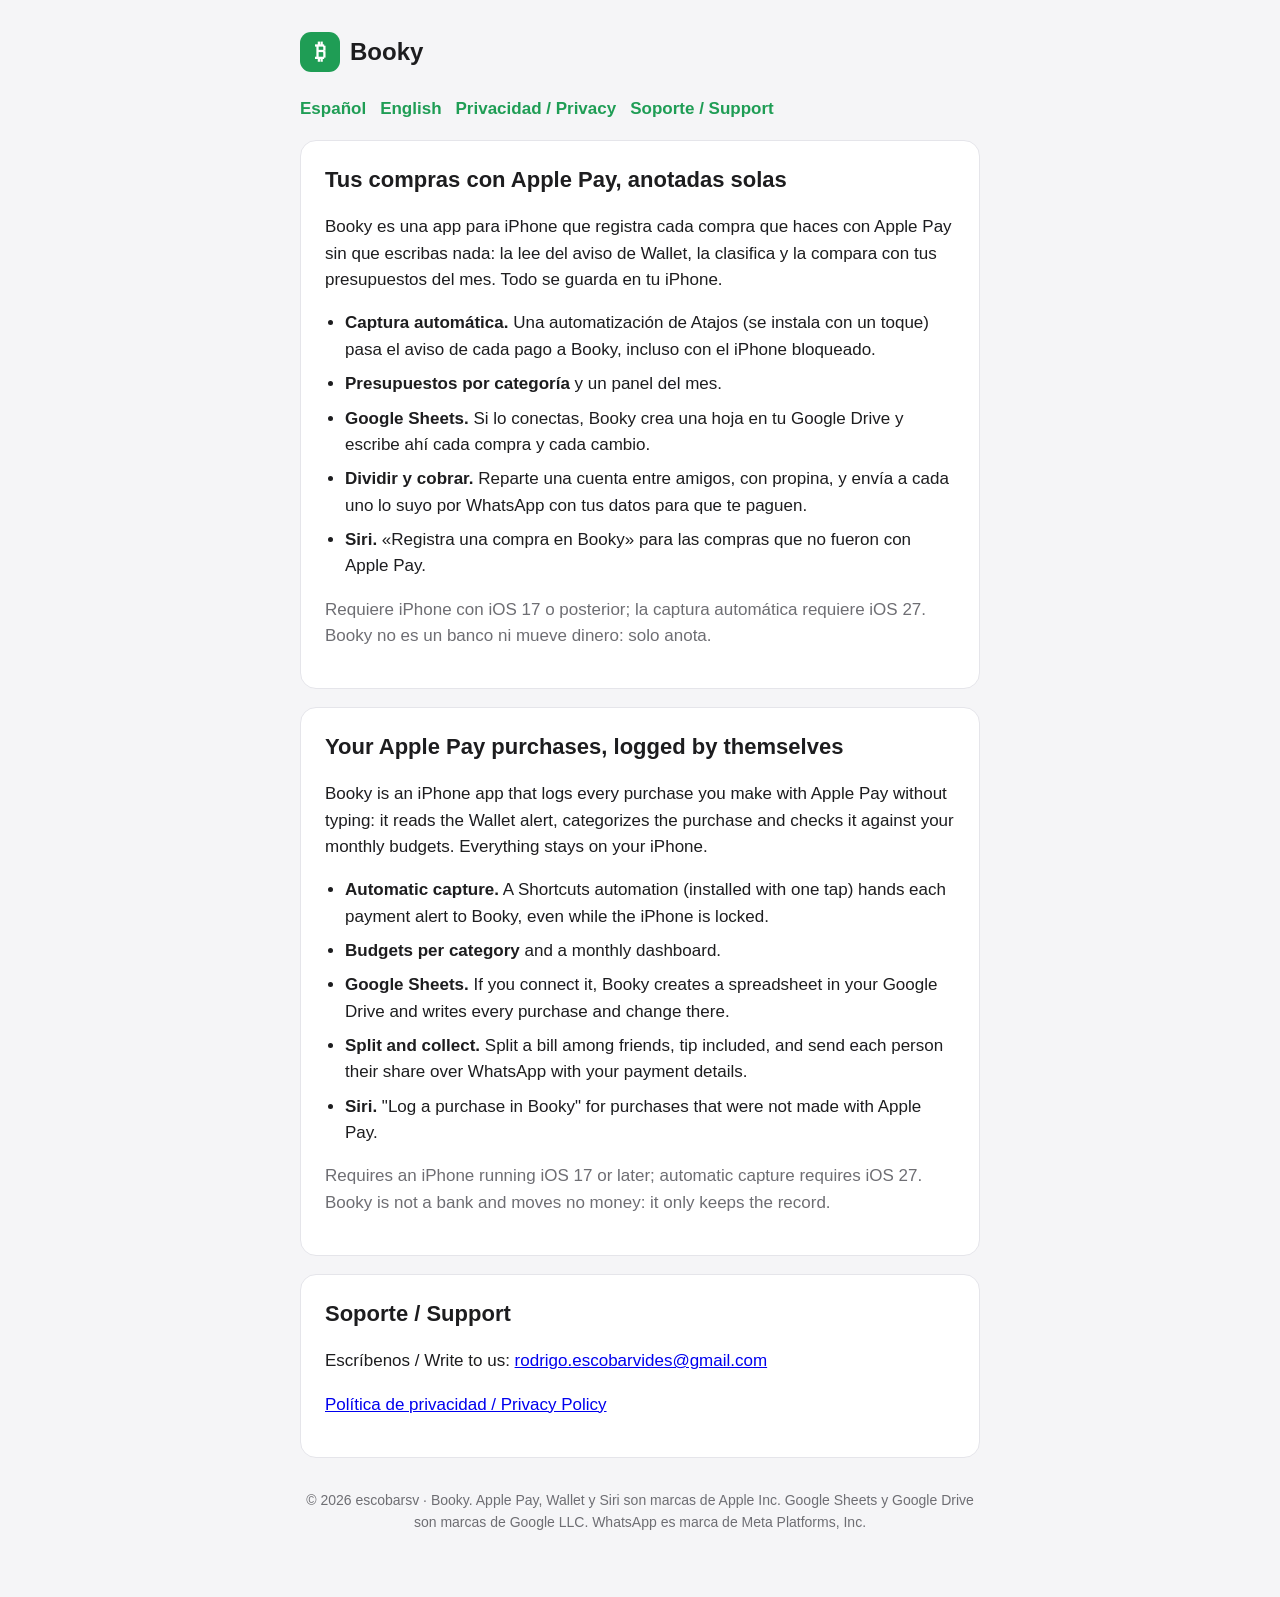
==== index.html @ 7f6f9e1b "Booky: página y política de privacidad (es/en)" ====
<!DOCTYPE html>
<html lang="es">
<head>
<meta charset="utf-8">
<meta name="viewport" content="width=device-width, initial-scale=1">
<title>Booky · Tus compras con Apple Pay, anotadas solas</title>
<meta name="description" content="Booky registra sola cada compra que haces con Apple Pay, la clasifica, la compara con tus presupuestos y, si quieres, la escribe en tu Google Sheets. Dividir la cuenta y cobrar por WhatsApp.">
<meta name="color-scheme" content="light dark">
<link rel="stylesheet" href="style.css">
</head>
<body>
<main>
  <header><a class="logo" href="./"><span class="mark" aria-hidden="true">₿</span>Booky</a></header>
  <nav><a href="#es">Español</a><a href="#en">English</a><a href="privacy.html">Privacidad / Privacy</a><a href="#soporte">Soporte / Support</a></nav>

  <section id="es">
    <h2>Tus compras con Apple Pay, anotadas solas</h2>
    <p>Booky es una app para iPhone que registra cada compra que haces con Apple Pay sin que escribas nada: la lee del aviso de Wallet, la clasifica y la compara con tus presupuestos del mes. Todo se guarda en tu iPhone.</p>
    <ul>
      <li><strong>Captura automática.</strong> Una automatización de Atajos (se instala con un toque) pasa el aviso de cada pago a Booky, incluso con el iPhone bloqueado.</li>
      <li><strong>Presupuestos por categoría</strong> y un panel del mes.</li>
      <li><strong>Google Sheets.</strong> Si lo conectas, Booky crea una hoja en tu Google Drive y escribe ahí cada compra y cada cambio.</li>
      <li><strong>Dividir y cobrar.</strong> Reparte una cuenta entre amigos, con propina, y envía a cada uno lo suyo por WhatsApp con tus datos para que te paguen.</li>
      <li><strong>Siri.</strong> «Registra una compra en Booky» para las compras que no fueron con Apple Pay.</li>
    </ul>
    <p class="muted">Requiere iPhone con iOS 17 o posterior; la captura automática requiere iOS 27. Booky no es un banco ni mueve dinero: solo anota.</p>
  </section>

  <section id="en">
    <h2>Your Apple Pay purchases, logged by themselves</h2>
    <p>Booky is an iPhone app that logs every purchase you make with Apple Pay without typing: it reads the Wallet alert, categorizes the purchase and checks it against your monthly budgets. Everything stays on your iPhone.</p>
    <ul>
      <li><strong>Automatic capture.</strong> A Shortcuts automation (installed with one tap) hands each payment alert to Booky, even while the iPhone is locked.</li>
      <li><strong>Budgets per category</strong> and a monthly dashboard.</li>
      <li><strong>Google Sheets.</strong> If you connect it, Booky creates a spreadsheet in your Google Drive and writes every purchase and change there.</li>
      <li><strong>Split and collect.</strong> Split a bill among friends, tip included, and send each person their share over WhatsApp with your payment details.</li>
      <li><strong>Siri.</strong> "Log a purchase in Booky" for purchases that were not made with Apple Pay.</li>
    </ul>
    <p class="muted">Requires an iPhone running iOS 17 or later; automatic capture requires iOS 27. Booky is not a bank and moves no money: it only keeps the record.</p>
  </section>

  <section id="soporte">
    <h2>Soporte / Support</h2>
    <p>Escríbenos / Write to us: <a href="mailto:rodrigo.escobarvides@gmail.com">rodrigo.escobarvides@gmail.com</a></p>
    <p><a href="privacy.html">Política de privacidad / Privacy Policy</a></p>
  </section>

  <footer>© 2026 escobarsv · Booky. Apple Pay, Wallet y Siri son marcas de Apple Inc. Google Sheets y Google Drive son marcas de Google LLC. WhatsApp es marca de Meta Platforms, Inc.</footer>
</main>
</body>
</html>
---- style.css ----
:root { --bg:#f5f5f7; --card:#fff; --text:#1d1d1f; --muted:#6e6e73; --brand:#1f9d55; --line:#e5e5ea; }
@media (prefers-color-scheme: dark) { :root { --bg:#000; --card:#1c1c1e; --text:#f5f5f7; --muted:#98989d; --line:#2c2c2e; --brand:#34c77b; } }
* { box-sizing: border-box; }
body { margin:0; background:var(--bg); color:var(--text); font: 17px/1.55 -apple-system, BlinkMacSystemFont, "SF Pro Text", "Helvetica Neue", Arial, sans-serif; }
main { max-width: 720px; margin: 0 auto; padding: 32px 20px 64px; }
header { display:flex; align-items:center; gap:14px; margin-bottom: 24px; }
.logo { display:inline-flex; align-items:center; gap:10px; font-weight:800; font-size: 24px; text-decoration:none; color: var(--text); }
.mark { width:40px; height:40px; border-radius:11px; background:var(--brand); color:#fff; display:inline-flex; align-items:center; justify-content:center; font-size:22px; }
h1 { font-size: 28px; margin: 0; }
nav a { margin-right: 14px; color: var(--brand); text-decoration: none; font-weight: 600; }
section { background:var(--card); border-radius:16px; padding: 22px 24px; margin: 18px 0; border: 1px solid var(--line); }
h2 { font-size: 22px; margin: 0 0 6px; }
h3 { font-size: 17px; margin: 18px 0 4px; }
.date { color: var(--muted); font-size: 14px; margin-bottom: 14px; }
ul, ol { padding-left: 20px; } li { margin: 8px 0; }
footer { color: var(--muted); font-size: 14px; text-align:center; margin-top: 32px; }
code { background: var(--bg); padding: 1px 6px; border-radius: 6px; font-size: 15px; }
.muted { color: var(--muted); }
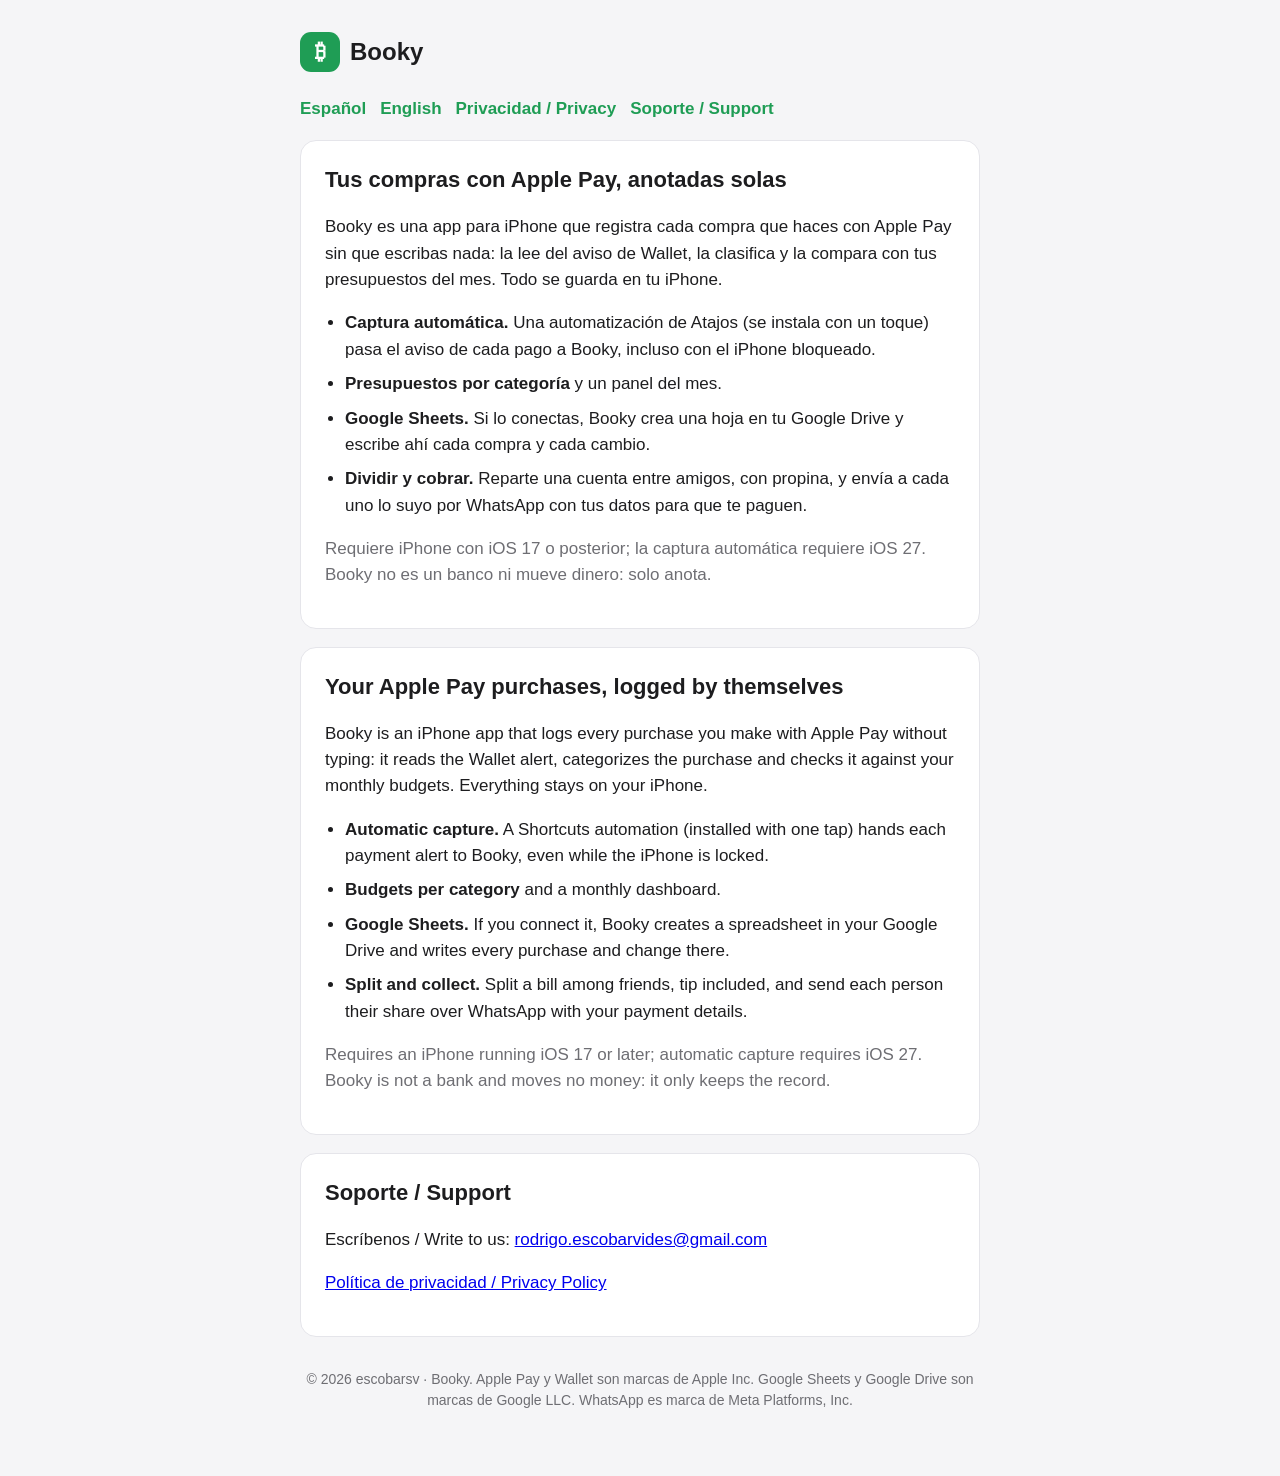
==== commit ab83fa9e: "Sin dictado ni Siri" ====
--- a/index.html
+++ b/index.html
@@ -21,7 +21,6 @@
       <li><strong>Presupuestos por categoría</strong> y un panel del mes.</li>
       <li><strong>Google Sheets.</strong> Si lo conectas, Booky crea una hoja en tu Google Drive y escribe ahí cada compra y cada cambio.</li>
       <li><strong>Dividir y cobrar.</strong> Reparte una cuenta entre amigos, con propina, y envía a cada uno lo suyo por WhatsApp con tus datos para que te paguen.</li>
-      <li><strong>Siri.</strong> «Registra una compra en Booky» para las compras que no fueron con Apple Pay.</li>
     </ul>
     <p class="muted">Requiere iPhone con iOS 17 o posterior; la captura automática requiere iOS 27. Booky no es un banco ni mueve dinero: solo anota.</p>
   </section>
@@ -34,7 +33,6 @@
       <li><strong>Budgets per category</strong> and a monthly dashboard.</li>
       <li><strong>Google Sheets.</strong> If you connect it, Booky creates a spreadsheet in your Google Drive and writes every purchase and change there.</li>
       <li><strong>Split and collect.</strong> Split a bill among friends, tip included, and send each person their share over WhatsApp with your payment details.</li>
-      <li><strong>Siri.</strong> "Log a purchase in Booky" for purchases that were not made with Apple Pay.</li>
     </ul>
     <p class="muted">Requires an iPhone running iOS 17 or later; automatic capture requires iOS 27. Booky is not a bank and moves no money: it only keeps the record.</p>
   </section>
@@ -45,7 +43,7 @@
     <p><a href="privacy.html">Política de privacidad / Privacy Policy</a></p>
   </section>
 
-  <footer>© 2026 escobarsv · Booky. Apple Pay, Wallet y Siri son marcas de Apple Inc. Google Sheets y Google Drive son marcas de Google LLC. WhatsApp es marca de Meta Platforms, Inc.</footer>
+  <footer>© 2026 escobarsv · Booky. Apple Pay y Wallet son marcas de Apple Inc. Google Sheets y Google Drive son marcas de Google LLC. WhatsApp es marca de Meta Platforms, Inc.</footer>
 </main>
 </body>
 </html>
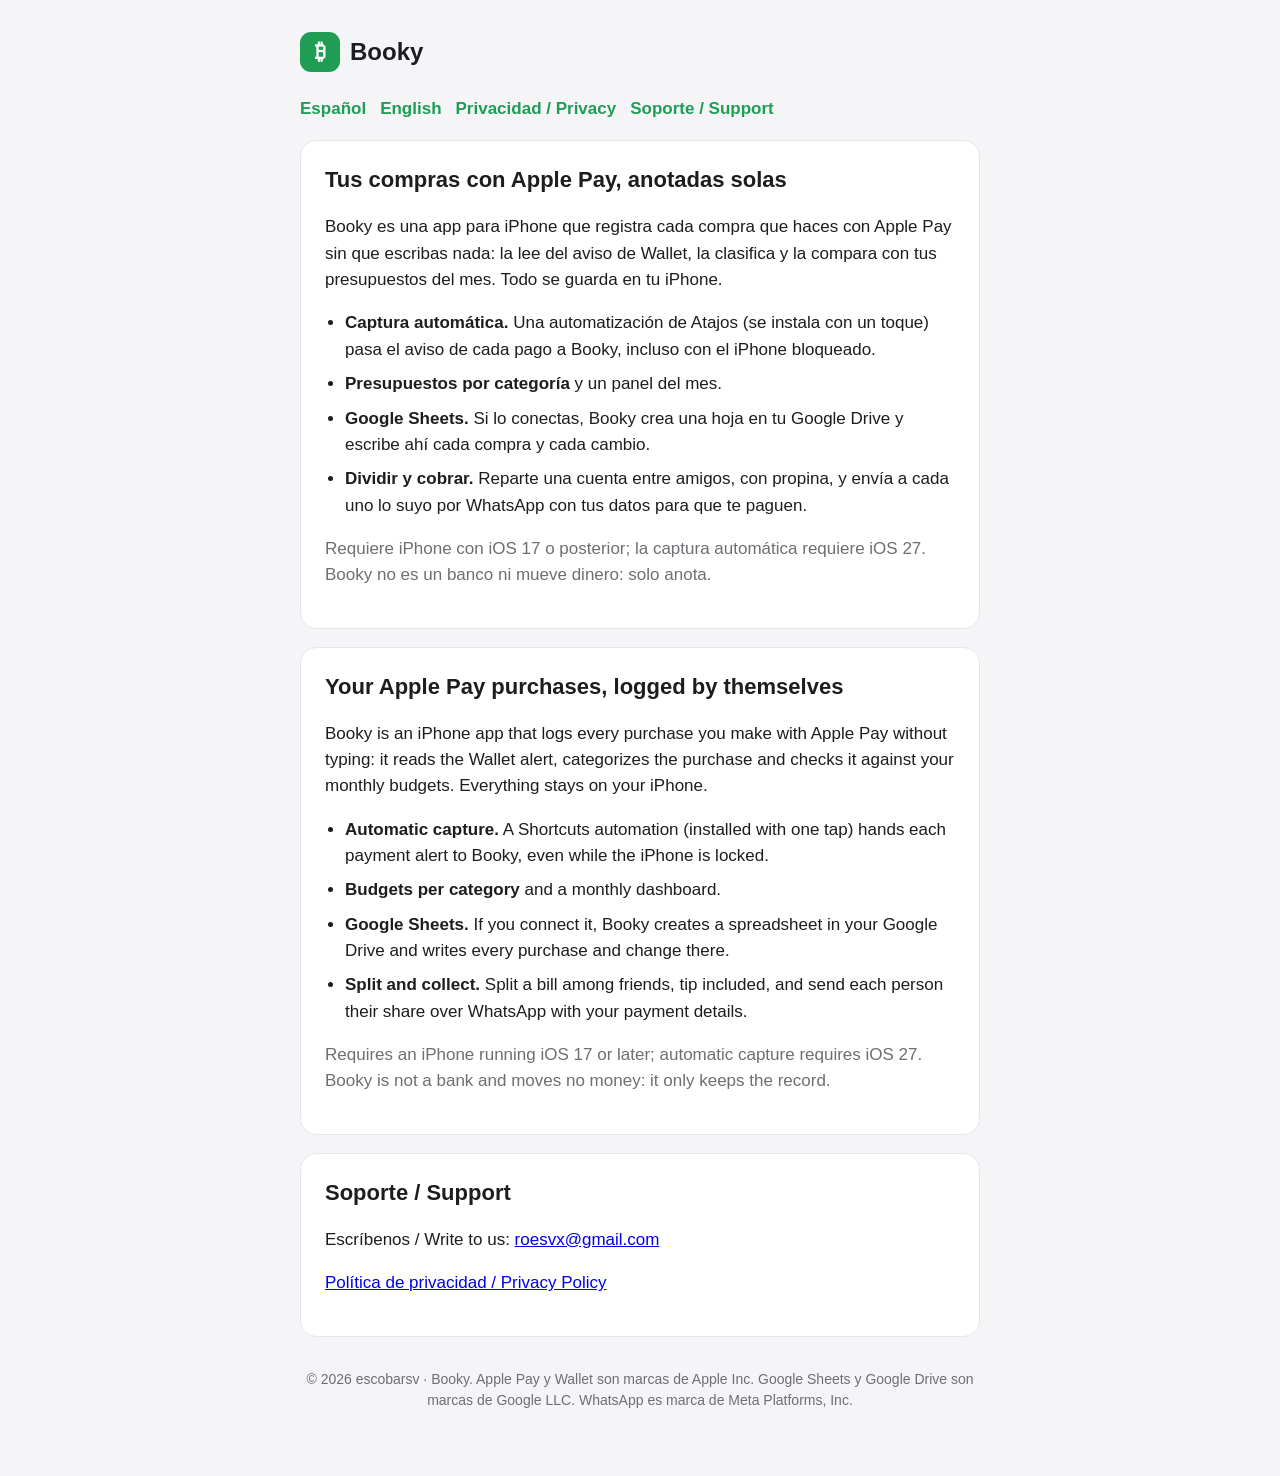
==== commit 4f35f274: "Correo de soporte: roesvx@gmail.com Co-Authored-By: Claude Opus 5.5 <noreply@anthropic.com>" ====
--- a/index.html
+++ b/index.html
@@ -39,7 +39,7 @@
 
   <section id="soporte">
     <h2>Soporte / Support</h2>
-    <p>Escríbenos / Write to us: <a href="mailto:rodrigo.escobarvides@gmail.com">rodrigo.escobarvides@gmail.com</a></p>
+    <p>Escríbenos / Write to us: <a href="mailto:roesvx@gmail.com">roesvx@gmail.com</a></p>
     <p><a href="privacy.html">Política de privacidad / Privacy Policy</a></p>
   </section>
 
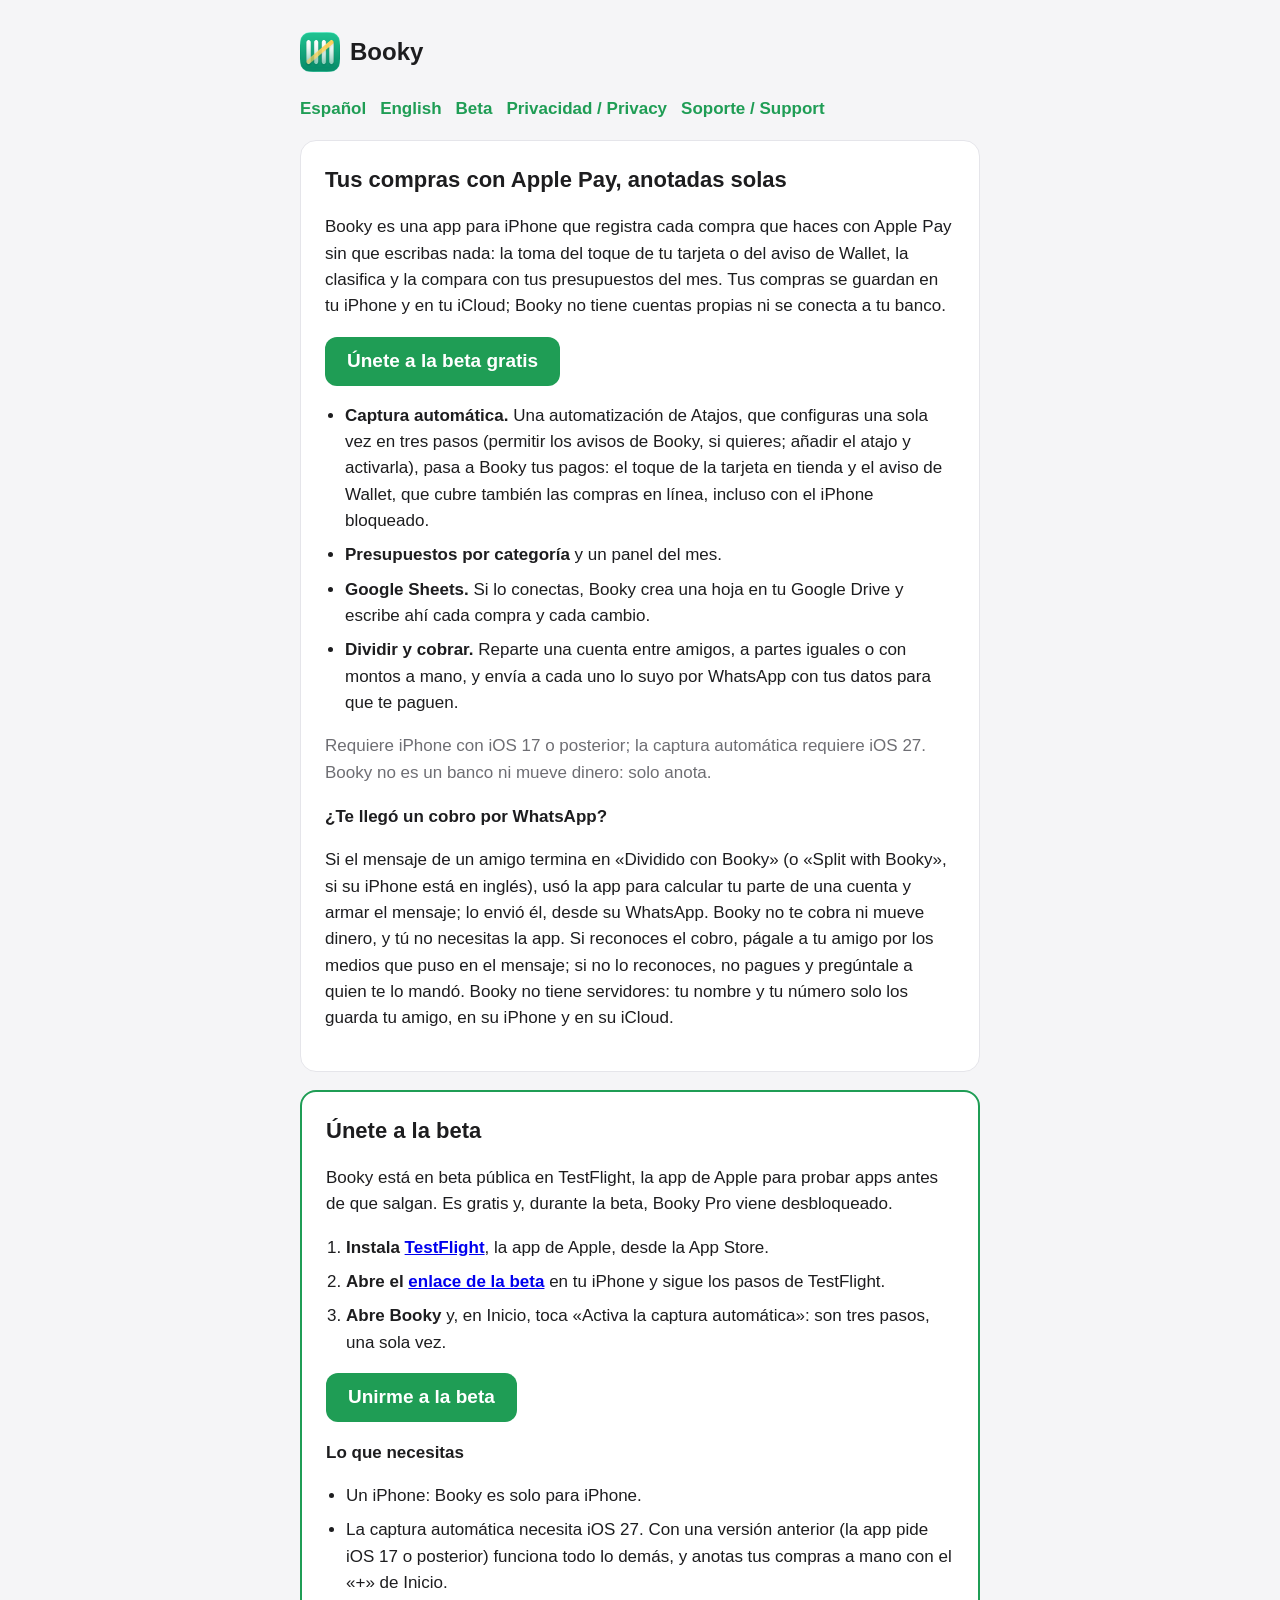
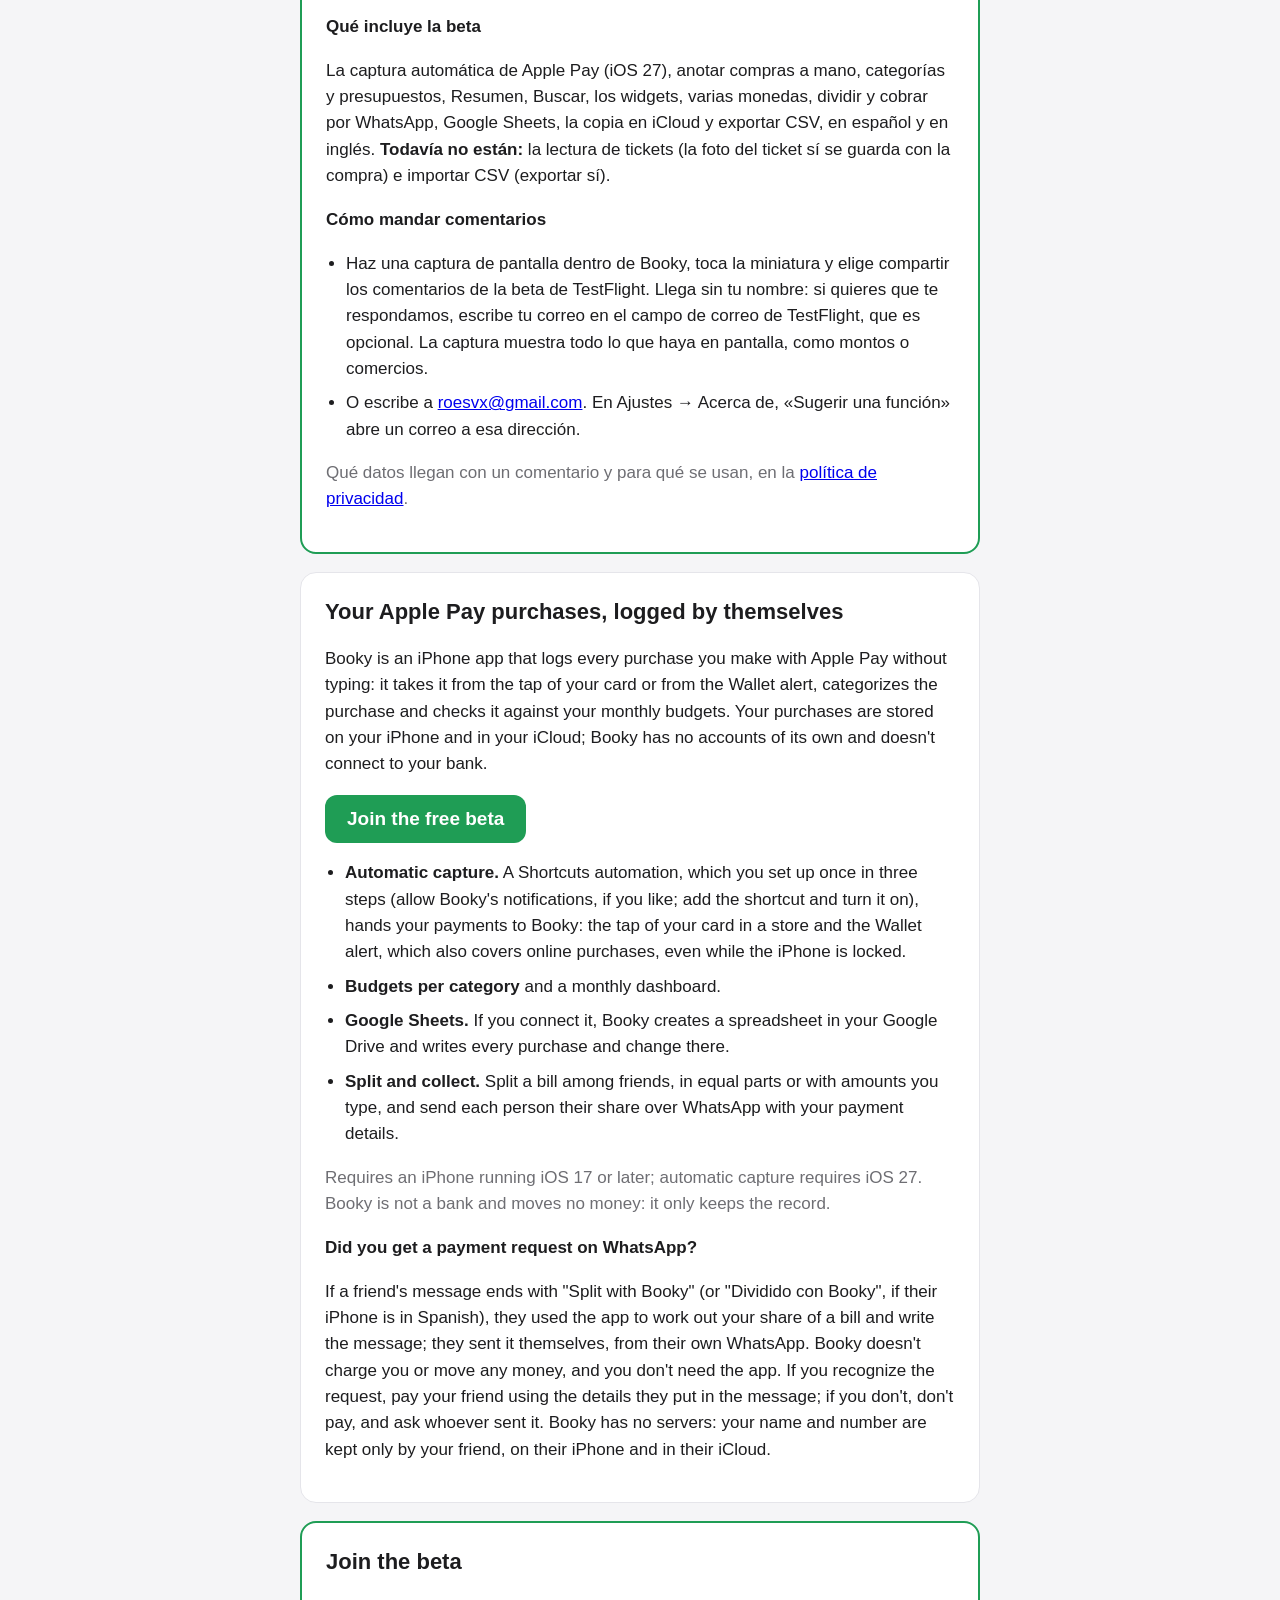
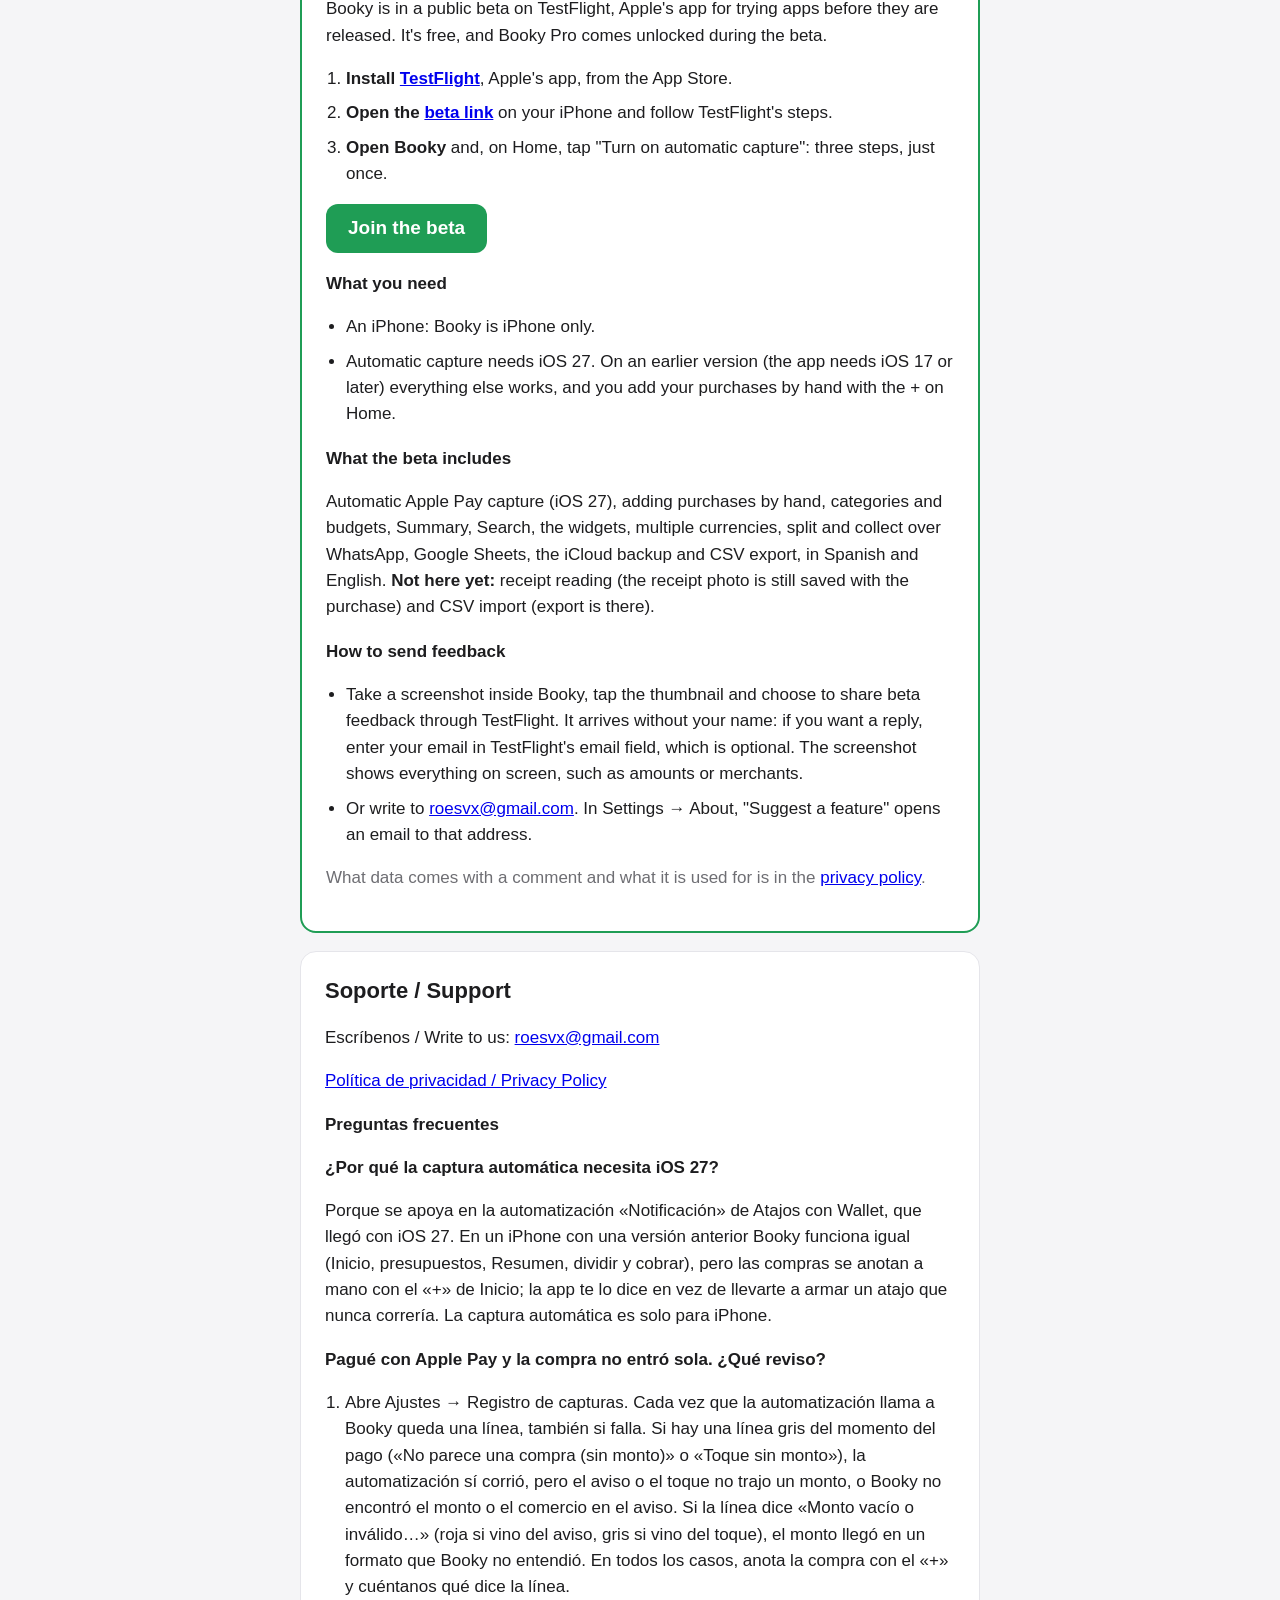
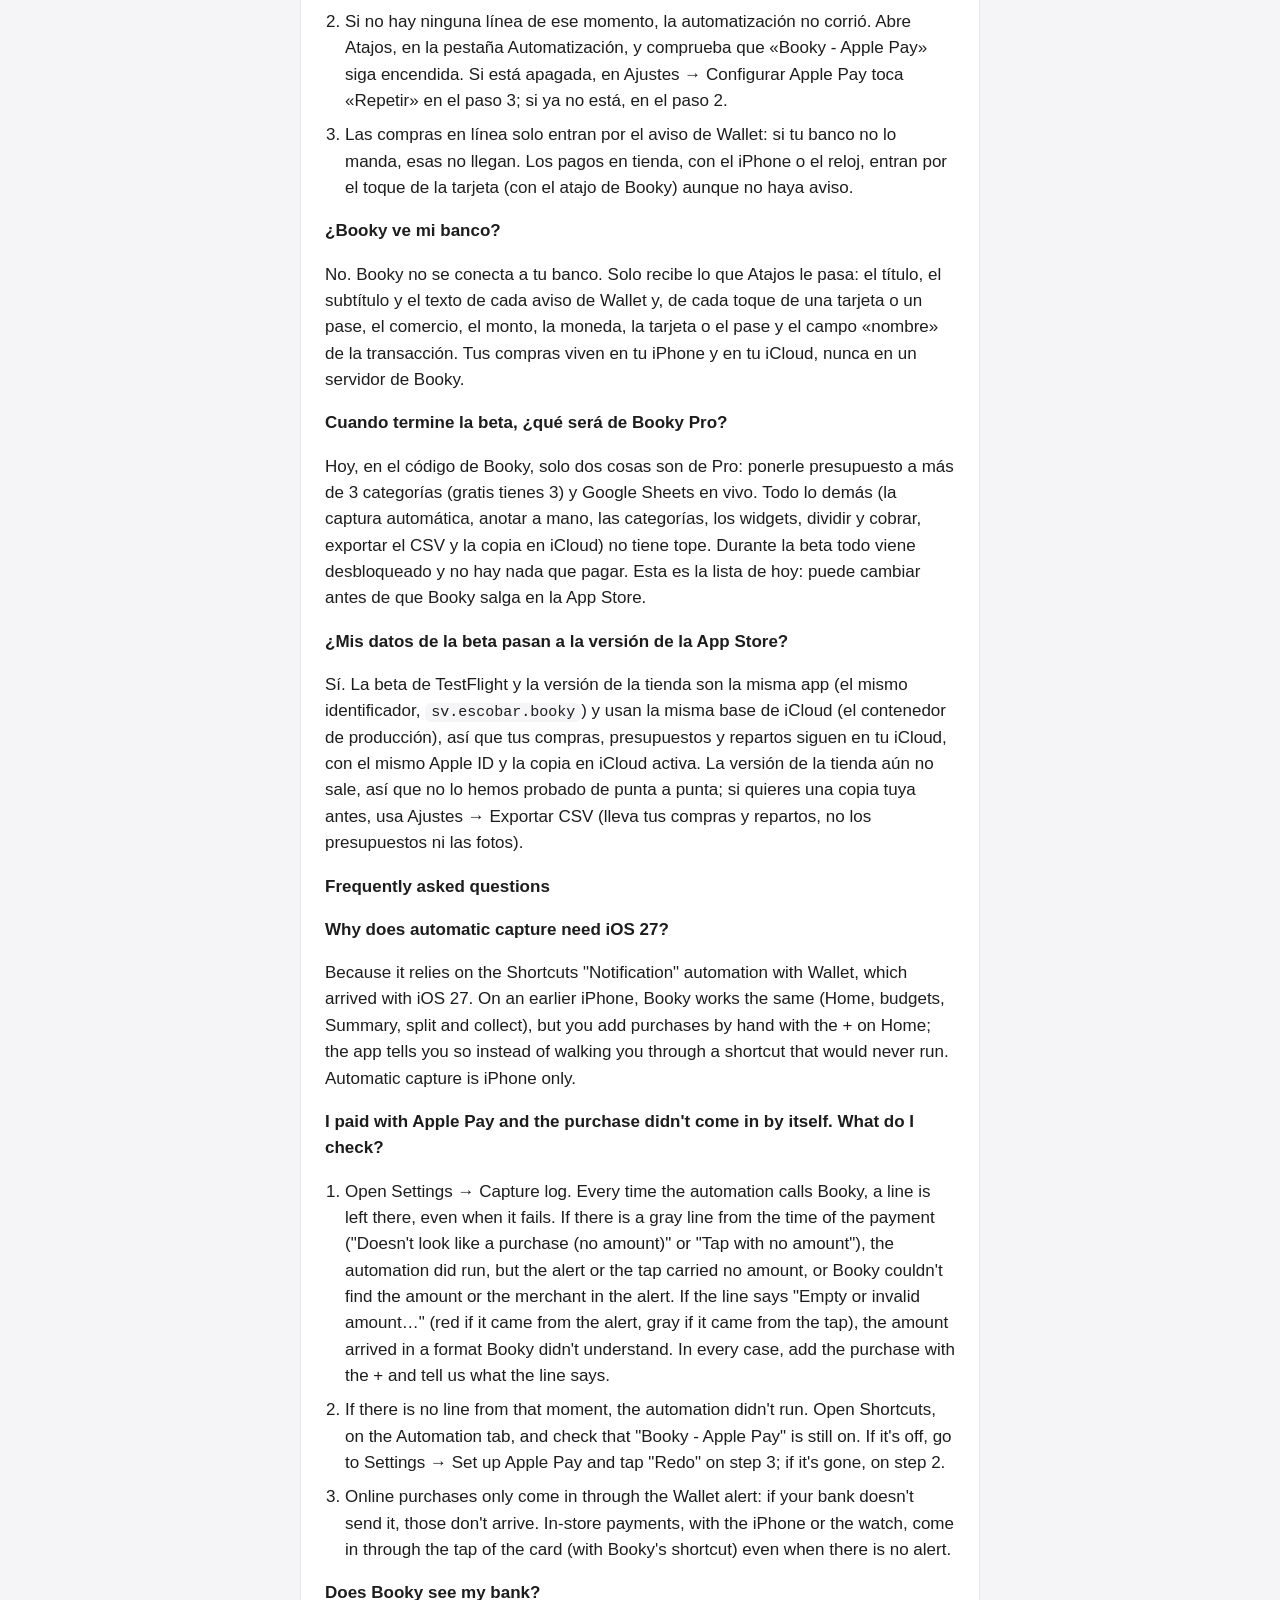
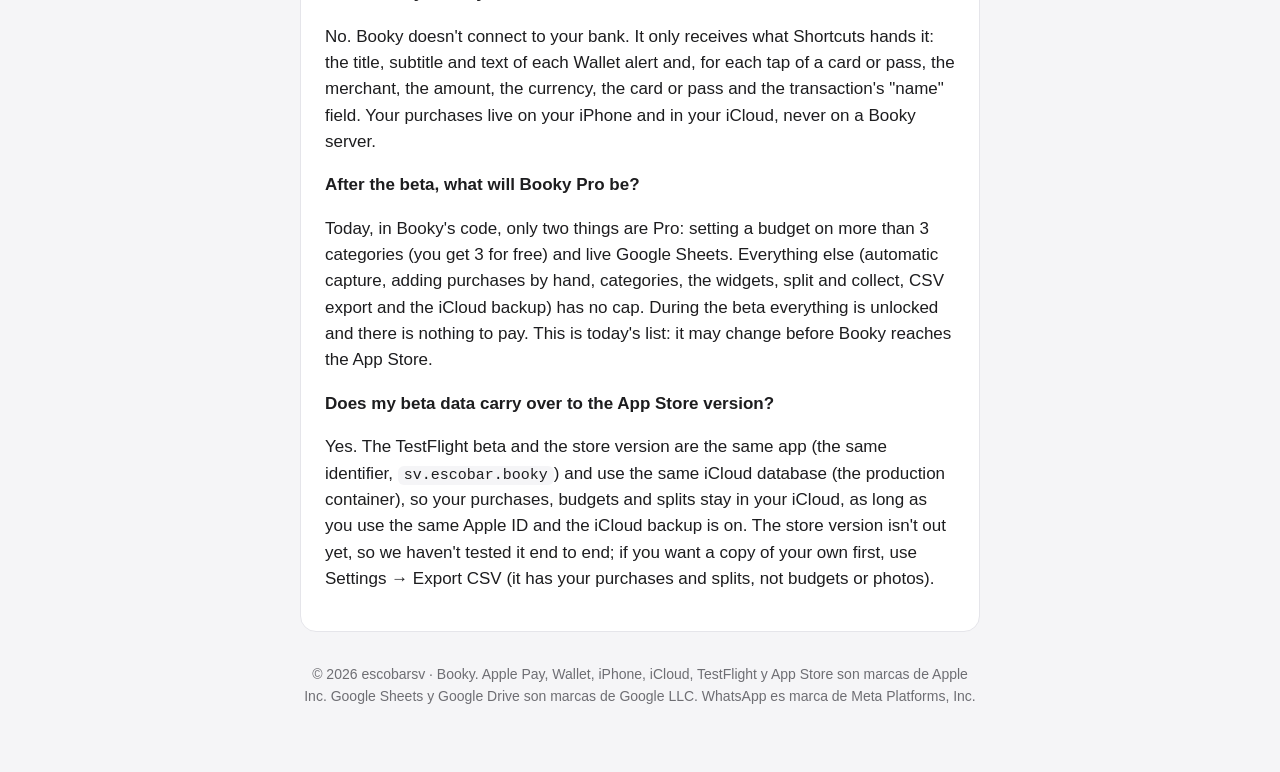
==== commit f3b40e75: "La página lista para la beta: Únete a la beta, preguntas frecuentes, ícono y privacidad al día Co-Au" ====
--- a/index.html
+++ b/index.html
@@ -6,44 +6,148 @@
 <title>Booky · Tus compras con Apple Pay, anotadas solas</title>
 <meta name="description" content="Booky registra sola cada compra que haces con Apple Pay, la clasifica, la compara con tus presupuestos y, si quieres, la escribe en tu Google Sheets. Dividir la cuenta y cobrar por WhatsApp.">
 <meta name="color-scheme" content="light dark">
+<meta property="og:type" content="website">
+<meta property="og:title" content="Booky · Tus compras con Apple Pay, anotadas solas">
+<meta property="og:description" content="Tus compras con Apple Pay, anotadas solas. Your Apple Pay purchases, logged by themselves. Beta gratis en TestFlight / free beta on TestFlight.">
+<meta property="og:url" content="https://rescobarsv.github.io/booky/">
+<meta property="og:image" content="https://rescobarsv.github.io/booky/icon.png">
+<link rel="icon" type="image/png" href="icon.png">
 <link rel="stylesheet" href="style.css">
 </head>
 <body>
 <main>
-  <header><a class="logo" href="./"><span class="mark" aria-hidden="true">₿</span>Booky</a></header>
-  <nav><a href="#es">Español</a><a href="#en">English</a><a href="privacy.html">Privacidad / Privacy</a><a href="#soporte">Soporte / Support</a></nav>
+  <header><a class="logo" href="./"><img class="mark" src="icon.png" width="40" height="40" alt="">Booky</a></header>
+  <nav><a href="#es">Español</a><a href="#en">English</a><a href="#beta">Beta</a><a href="privacy.html">Privacidad / Privacy</a><a href="#soporte">Soporte / Support</a></nav>
 
   <section id="es">
     <h2>Tus compras con Apple Pay, anotadas solas</h2>
-    <p>Booky es una app para iPhone que registra cada compra que haces con Apple Pay sin que escribas nada: la lee del aviso de Wallet, la clasifica y la compara con tus presupuestos del mes. Todo se guarda en tu iPhone.</p>
+    <p>Booky es una app para iPhone que registra cada compra que haces con Apple Pay sin que escribas nada: la toma del toque de tu tarjeta o del aviso de Wallet, la clasifica y la compara con tus presupuestos del mes. Tus compras se guardan en tu iPhone y en tu iCloud; Booky no tiene cuentas propias ni se conecta a tu banco.</p>
+    <p class="cta"><a class="btn" href="https://testflight.apple.com/join/RdPvwjTF">Únete a la beta gratis</a></p>
     <ul>
-      <li><strong>Captura automática.</strong> Una automatización de Atajos (se instala con un toque) pasa el aviso de cada pago a Booky, incluso con el iPhone bloqueado.</li>
+      <li><strong>Captura automática.</strong> Una automatización de Atajos, que configuras una sola vez en tres pasos (permitir los avisos de Booky, si quieres; añadir el atajo y activarla), pasa a Booky tus pagos: el toque de la tarjeta en tienda y el aviso de Wallet, que cubre también las compras en línea, incluso con el iPhone bloqueado.</li>
       <li><strong>Presupuestos por categoría</strong> y un panel del mes.</li>
       <li><strong>Google Sheets.</strong> Si lo conectas, Booky crea una hoja en tu Google Drive y escribe ahí cada compra y cada cambio.</li>
-      <li><strong>Dividir y cobrar.</strong> Reparte una cuenta entre amigos, con propina, y envía a cada uno lo suyo por WhatsApp con tus datos para que te paguen.</li>
+      <li><strong>Dividir y cobrar.</strong> Reparte una cuenta entre amigos, a partes iguales o con montos a mano, y envía a cada uno lo suyo por WhatsApp con tus datos para que te paguen.</li>
     </ul>
     <p class="muted">Requiere iPhone con iOS 17 o posterior; la captura automática requiere iOS 27. Booky no es un banco ni mueve dinero: solo anota.</p>
+    <h3>¿Te llegó un cobro por WhatsApp?</h3>
+    <p>Si el mensaje de un amigo termina en «Dividido con Booky» (o «Split with Booky», si su iPhone está en inglés), usó la app para calcular tu parte de una cuenta y armar el mensaje; lo envió él, desde su WhatsApp. Booky no te cobra ni mueve dinero, y tú no necesitas la app. Si reconoces el cobro, págale a tu amigo por los medios que puso en el mensaje; si no lo reconoces, no pagues y pregúntale a quien te lo mandó. Booky no tiene servidores: tu nombre y tu número solo los guarda tu amigo, en su iPhone y en su iCloud.</p>
   </section>
 
-  <section id="en">
+  <section id="beta" class="beta">
+    <h2>Únete a la beta</h2>
+    <p>Booky está en beta pública en TestFlight, la app de Apple para probar apps antes de que salgan. Es gratis y, durante la beta, Booky Pro viene desbloqueado.</p>
+    <ol>
+      <li><strong>Instala <a href="https://apps.apple.com/app/testflight/id899247664">TestFlight</a></strong>, la app de Apple, desde la App Store.</li>
+      <li><strong>Abre el <a href="https://testflight.apple.com/join/RdPvwjTF">enlace de la beta</a></strong> en tu iPhone y sigue los pasos de TestFlight.</li>
+      <li><strong>Abre Booky</strong> y, en Inicio, toca «Activa la captura automática»: son tres pasos, una sola vez.</li>
+    </ol>
+    <p class="cta"><a class="btn" href="https://testflight.apple.com/join/RdPvwjTF">Unirme a la beta</a></p>
+    <h3>Lo que necesitas</h3>
+    <ul>
+      <li>Un iPhone: Booky es solo para iPhone.</li>
+      <li>La captura automática necesita iOS 27. Con una versión anterior (la app pide iOS 17 o posterior) funciona todo lo demás, y anotas tus compras a mano con el «+» de Inicio.</li>
+    </ul>
+    <h3>Qué incluye la beta</h3>
+    <p>La captura automática de Apple Pay (iOS 27), anotar compras a mano, categorías y presupuestos, Resumen, Buscar, los widgets, varias monedas, dividir y cobrar por WhatsApp, Google Sheets, la copia en iCloud y exportar CSV, en español y en inglés. <strong>Todavía no están:</strong> la lectura de tickets (la foto del ticket sí se guarda con la compra) e importar CSV (exportar sí).</p>
+    <h3>Cómo mandar comentarios</h3>
+    <ul>
+      <li>Haz una captura de pantalla dentro de Booky, toca la miniatura y elige compartir los comentarios de la beta de TestFlight. Llega sin tu nombre: si quieres que te respondamos, escribe tu correo en el campo de correo de TestFlight, que es opcional. La captura muestra todo lo que haya en pantalla, como montos o comercios.</li>
+      <li>O escribe a <a href="mailto:roesvx@gmail.com">roesvx@gmail.com</a>. En Ajustes → Acerca de, «Sugerir una función» abre un correo a esa dirección.</li>
+    </ul>
+    <p class="muted">Qué datos llegan con un comentario y para qué se usan, en la <a href="privacy.html">política de privacidad</a>.</p>
+  </section>
+
+  <section id="en" lang="en">
     <h2>Your Apple Pay purchases, logged by themselves</h2>
-    <p>Booky is an iPhone app that logs every purchase you make with Apple Pay without typing: it reads the Wallet alert, categorizes the purchase and checks it against your monthly budgets. Everything stays on your iPhone.</p>
+    <p>Booky is an iPhone app that logs every purchase you make with Apple Pay without typing: it takes it from the tap of your card or from the Wallet alert, categorizes the purchase and checks it against your monthly budgets. Your purchases are stored on your iPhone and in your iCloud; Booky has no accounts of its own and doesn't connect to your bank.</p>
+    <p class="cta"><a class="btn" href="https://testflight.apple.com/join/RdPvwjTF">Join the free beta</a></p>
     <ul>
-      <li><strong>Automatic capture.</strong> A Shortcuts automation (installed with one tap) hands each payment alert to Booky, even while the iPhone is locked.</li>
+      <li><strong>Automatic capture.</strong> A Shortcuts automation, which you set up once in three steps (allow Booky's notifications, if you like; add the shortcut and turn it on), hands your payments to Booky: the tap of your card in a store and the Wallet alert, which also covers online purchases, even while the iPhone is locked.</li>
       <li><strong>Budgets per category</strong> and a monthly dashboard.</li>
       <li><strong>Google Sheets.</strong> If you connect it, Booky creates a spreadsheet in your Google Drive and writes every purchase and change there.</li>
-      <li><strong>Split and collect.</strong> Split a bill among friends, tip included, and send each person their share over WhatsApp with your payment details.</li>
+      <li><strong>Split and collect.</strong> Split a bill among friends, in equal parts or with amounts you type, and send each person their share over WhatsApp with your payment details.</li>
     </ul>
     <p class="muted">Requires an iPhone running iOS 17 or later; automatic capture requires iOS 27. Booky is not a bank and moves no money: it only keeps the record.</p>
+    <h3>Did you get a payment request on WhatsApp?</h3>
+    <p>If a friend's message ends with "Split with Booky" (or "Dividido con Booky", if their iPhone is in Spanish), they used the app to work out your share of a bill and write the message; they sent it themselves, from their own WhatsApp. Booky doesn't charge you or move any money, and you don't need the app. If you recognize the request, pay your friend using the details they put in the message; if you don't, don't pay, and ask whoever sent it. Booky has no servers: your name and number are kept only by your friend, on their iPhone and in their iCloud.</p>
+  </section>
+
+  <section id="beta-en" class="beta" lang="en">
+    <h2>Join the beta</h2>
+    <p>Booky is in a public beta on TestFlight, Apple's app for trying apps before they are released. It's free, and Booky Pro comes unlocked during the beta.</p>
+    <ol>
+      <li><strong>Install <a href="https://apps.apple.com/app/testflight/id899247664">TestFlight</a></strong>, Apple's app, from the App Store.</li>
+      <li><strong>Open the <a href="https://testflight.apple.com/join/RdPvwjTF">beta link</a></strong> on your iPhone and follow TestFlight's steps.</li>
+      <li><strong>Open Booky</strong> and, on Home, tap "Turn on automatic capture": three steps, just once.</li>
+    </ol>
+    <p class="cta"><a class="btn" href="https://testflight.apple.com/join/RdPvwjTF">Join the beta</a></p>
+    <h3>What you need</h3>
+    <ul>
+      <li>An iPhone: Booky is iPhone only.</li>
+      <li>Automatic capture needs iOS 27. On an earlier version (the app needs iOS 17 or later) everything else works, and you add your purchases by hand with the + on Home.</li>
+    </ul>
+    <h3>What the beta includes</h3>
+    <p>Automatic Apple Pay capture (iOS 27), adding purchases by hand, categories and budgets, Summary, Search, the widgets, multiple currencies, split and collect over WhatsApp, Google Sheets, the iCloud backup and CSV export, in Spanish and English. <strong>Not here yet:</strong> receipt reading (the receipt photo is still saved with the purchase) and CSV import (export is there).</p>
+    <h3>How to send feedback</h3>
+    <ul>
+      <li>Take a screenshot inside Booky, tap the thumbnail and choose to share beta feedback through TestFlight. It arrives without your name: if you want a reply, enter your email in TestFlight's email field, which is optional. The screenshot shows everything on screen, such as amounts or merchants.</li>
+      <li>Or write to <a href="mailto:roesvx@gmail.com">roesvx@gmail.com</a>. In Settings → About, "Suggest a feature" opens an email to that address.</li>
+    </ul>
+    <p class="muted">What data comes with a comment and what it is used for is in the <a href="privacy.html">privacy policy</a>.</p>
   </section>
 
   <section id="soporte">
     <h2>Soporte / Support</h2>
     <p>Escríbenos / Write to us: <a href="mailto:roesvx@gmail.com">roesvx@gmail.com</a></p>
     <p><a href="privacy.html">Política de privacidad / Privacy Policy</a></p>
+
+    <h3>Preguntas frecuentes</h3>
+
+    <h4>¿Por qué la captura automática necesita iOS 27?</h4>
+    <p>Porque se apoya en la automatización «Notificación» de Atajos con Wallet, que llegó con iOS 27. En un iPhone con una versión anterior Booky funciona igual (Inicio, presupuestos, Resumen, dividir y cobrar), pero las compras se anotan a mano con el «+» de Inicio; la app te lo dice en vez de llevarte a armar un atajo que nunca correría. La captura automática es solo para iPhone.</p>
+
+    <h4>Pagué con Apple Pay y la compra no entró sola. ¿Qué reviso?</h4>
+    <ol>
+      <li>Abre Ajustes → Registro de capturas. Cada vez que la automatización llama a Booky queda una línea, también si falla. Si hay una línea gris del momento del pago («No parece una compra (sin monto)» o «Toque sin monto»), la automatización sí corrió, pero el aviso o el toque no trajo un monto, o Booky no encontró el monto o el comercio en el aviso. Si la línea dice «Monto vacío o inválido…» (roja si vino del aviso, gris si vino del toque), el monto llegó en un formato que Booky no entendió. En todos los casos, anota la compra con el «+» y cuéntanos qué dice la línea.</li>
+      <li>Si no hay ninguna línea de ese momento, la automatización no corrió. Abre Atajos, en la pestaña Automatización, y comprueba que «Booky - Apple Pay» siga encendida. Si está apagada, en Ajustes → Configurar Apple Pay toca «Repetir» en el paso 3; si ya no está, en el paso 2.</li>
+      <li>Las compras en línea solo entran por el aviso de Wallet: si tu banco no lo manda, esas no llegan. Los pagos en tienda, con el iPhone o el reloj, entran por el toque de la tarjeta (con el atajo de Booky) aunque no haya aviso.</li>
+    </ol>
+
+    <h4>¿Booky ve mi banco?</h4>
+    <p>No. Booky no se conecta a tu banco. Solo recibe lo que Atajos le pasa: el título, el subtítulo y el texto de cada aviso de Wallet y, de cada toque de una tarjeta o un pase, el comercio, el monto, la moneda, la tarjeta o el pase y el campo «nombre» de la transacción. Tus compras viven en tu iPhone y en tu iCloud, nunca en un servidor de Booky.</p>
+
+    <h4>Cuando termine la beta, ¿qué será de Booky Pro?</h4>
+    <p>Hoy, en el código de Booky, solo dos cosas son de Pro: ponerle presupuesto a más de 3 categorías (gratis tienes 3) y Google Sheets en vivo. Todo lo demás (la captura automática, anotar a mano, las categorías, los widgets, dividir y cobrar, exportar el CSV y la copia en iCloud) no tiene tope. Durante la beta todo viene desbloqueado y no hay nada que pagar. Esta es la lista de hoy: puede cambiar antes de que Booky salga en la App Store.</p>
+
+    <h4>¿Mis datos de la beta pasan a la versión de la App Store?</h4>
+    <p>Sí. La beta de TestFlight y la versión de la tienda son la misma app (el mismo identificador, <code>sv.escobar.booky</code>) y usan la misma base de iCloud (el contenedor de producción), así que tus compras, presupuestos y repartos siguen en tu iCloud, con el mismo Apple ID y la copia en iCloud activa. La versión de la tienda aún no sale, así que no lo hemos probado de punta a punta; si quieres una copia tuya antes, usa Ajustes → Exportar CSV (lleva tus compras y repartos, no los presupuestos ni las fotos).</p>
+
+    <div lang="en">
+    <h3>Frequently asked questions</h3>
+
+    <h4>Why does automatic capture need iOS 27?</h4>
+    <p>Because it relies on the Shortcuts "Notification" automation with Wallet, which arrived with iOS 27. On an earlier iPhone, Booky works the same (Home, budgets, Summary, split and collect), but you add purchases by hand with the + on Home; the app tells you so instead of walking you through a shortcut that would never run. Automatic capture is iPhone only.</p>
+
+    <h4>I paid with Apple Pay and the purchase didn't come in by itself. What do I check?</h4>
+    <ol>
+      <li>Open Settings → Capture log. Every time the automation calls Booky, a line is left there, even when it fails. If there is a gray line from the time of the payment ("Doesn't look like a purchase (no amount)" or "Tap with no amount"), the automation did run, but the alert or the tap carried no amount, or Booky couldn't find the amount or the merchant in the alert. If the line says "Empty or invalid amount…" (red if it came from the alert, gray if it came from the tap), the amount arrived in a format Booky didn't understand. In every case, add the purchase with the + and tell us what the line says.</li>
+      <li>If there is no line from that moment, the automation didn't run. Open Shortcuts, on the Automation tab, and check that "Booky - Apple Pay" is still on. If it's off, go to Settings → Set up Apple Pay and tap "Redo" on step 3; if it's gone, on step 2.</li>
+      <li>Online purchases only come in through the Wallet alert: if your bank doesn't send it, those don't arrive. In-store payments, with the iPhone or the watch, come in through the tap of the card (with Booky's shortcut) even when there is no alert.</li>
+    </ol>
+
+    <h4>Does Booky see my bank?</h4>
+    <p>No. Booky doesn't connect to your bank. It only receives what Shortcuts hands it: the title, subtitle and text of each Wallet alert and, for each tap of a card or pass, the merchant, the amount, the currency, the card or pass and the transaction's "name" field. Your purchases live on your iPhone and in your iCloud, never on a Booky server.</p>
+
+    <h4>After the beta, what will Booky Pro be?</h4>
+    <p>Today, in Booky's code, only two things are Pro: setting a budget on more than 3 categories (you get 3 for free) and live Google Sheets. Everything else (automatic capture, adding purchases by hand, categories, the widgets, split and collect, CSV export and the iCloud backup) has no cap. During the beta everything is unlocked and there is nothing to pay. This is today's list: it may change before Booky reaches the App Store.</p>
+
+    <h4>Does my beta data carry over to the App Store version?</h4>
+    <p>Yes. The TestFlight beta and the store version are the same app (the same identifier, <code>sv.escobar.booky</code>) and use the same iCloud database (the production container), so your purchases, budgets and splits stay in your iCloud, as long as you use the same Apple ID and the iCloud backup is on. The store version isn't out yet, so we haven't tested it end to end; if you want a copy of your own first, use Settings → Export CSV (it has your purchases and splits, not budgets or photos).</p>
+    </div>
   </section>
 
-  <footer>© 2026 escobarsv · Booky. Apple Pay y Wallet son marcas de Apple Inc. Google Sheets y Google Drive son marcas de Google LLC. WhatsApp es marca de Meta Platforms, Inc.</footer>
+  <footer>© 2026 escobarsv · Booky. Apple Pay, Wallet, iPhone, iCloud, TestFlight y App Store son marcas de Apple Inc. Google Sheets y Google Drive son marcas de Google LLC. WhatsApp es marca de Meta Platforms, Inc.</footer>
 </main>
 </body>
 </html>
--- a/style.css
+++ b/style.css
@@ -1,18 +1,22 @@
-:root { --bg:#f5f5f7; --card:#fff; --text:#1d1d1f; --muted:#6e6e73; --brand:#1f9d55; --line:#e5e5ea; }
-@media (prefers-color-scheme: dark) { :root { --bg:#000; --card:#1c1c1e; --text:#f5f5f7; --muted:#98989d; --line:#2c2c2e; --brand:#34c77b; } }
+:root { --bg:#f5f5f7; --card:#fff; --text:#1d1d1f; --muted:#6e6e73; --brand:#1f9d55; --on-brand:#fff; --line:#e5e5ea; }
+@media (prefers-color-scheme: dark) { :root { --bg:#000; --card:#1c1c1e; --text:#f5f5f7; --muted:#98989d; --line:#2c2c2e; --brand:#34c77b; --on-brand:#000; } }
 * { box-sizing: border-box; }
 body { margin:0; background:var(--bg); color:var(--text); font: 17px/1.55 -apple-system, BlinkMacSystemFont, "SF Pro Text", "Helvetica Neue", Arial, sans-serif; }
 main { max-width: 720px; margin: 0 auto; padding: 32px 20px 64px; }
 header { display:flex; align-items:center; gap:14px; margin-bottom: 24px; }
 .logo { display:inline-flex; align-items:center; gap:10px; font-weight:800; font-size: 24px; text-decoration:none; color: var(--text); }
-.mark { width:40px; height:40px; border-radius:11px; background:var(--brand); color:#fff; display:inline-flex; align-items:center; justify-content:center; font-size:22px; }
+.mark { width:40px; height:40px; display:block; flex:none; }
 h1 { font-size: 28px; margin: 0; }
 nav a { margin-right: 14px; color: var(--brand); text-decoration: none; font-weight: 600; }
 section { background:var(--card); border-radius:16px; padding: 22px 24px; margin: 18px 0; border: 1px solid var(--line); }
 h2 { font-size: 22px; margin: 0 0 6px; }
 h3 { font-size: 17px; margin: 18px 0 4px; }
+h4 { font-size: 17px; font-weight: 600; margin: 16px 0 2px; }
 .date { color: var(--muted); font-size: 14px; margin-bottom: 14px; }
 ul, ol { padding-left: 20px; } li { margin: 8px 0; }
 footer { color: var(--muted); font-size: 14px; text-align:center; margin-top: 32px; }
 code { background: var(--bg); padding: 1px 6px; border-radius: 6px; font-size: 15px; }
 .muted { color: var(--muted); }
+.cta { margin: 16px 0 8px; }
+.btn { display:inline-block; background:var(--brand); color:var(--on-brand); font-weight:700; font-size:19px; line-height:1.3; text-decoration:none; padding:12px 22px; border-radius:12px; }
+section.beta { border: 2px solid var(--brand); }
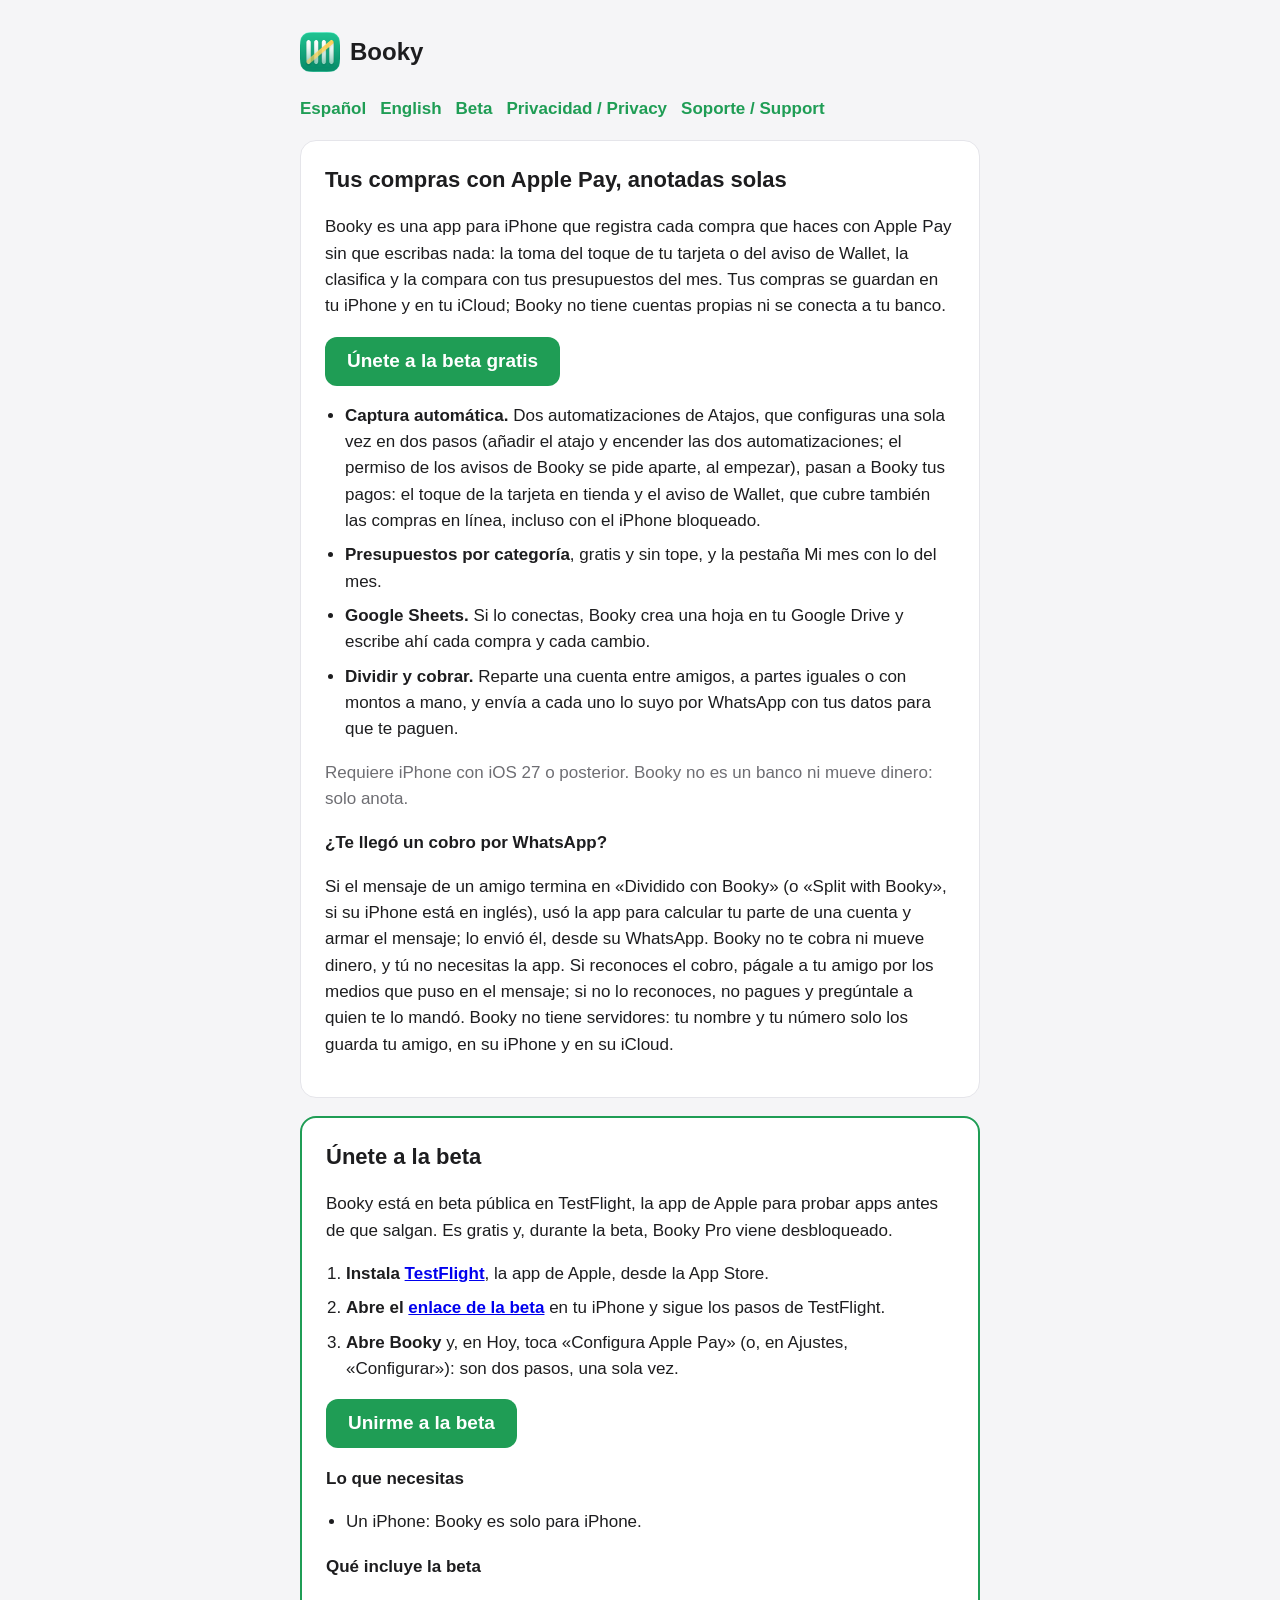
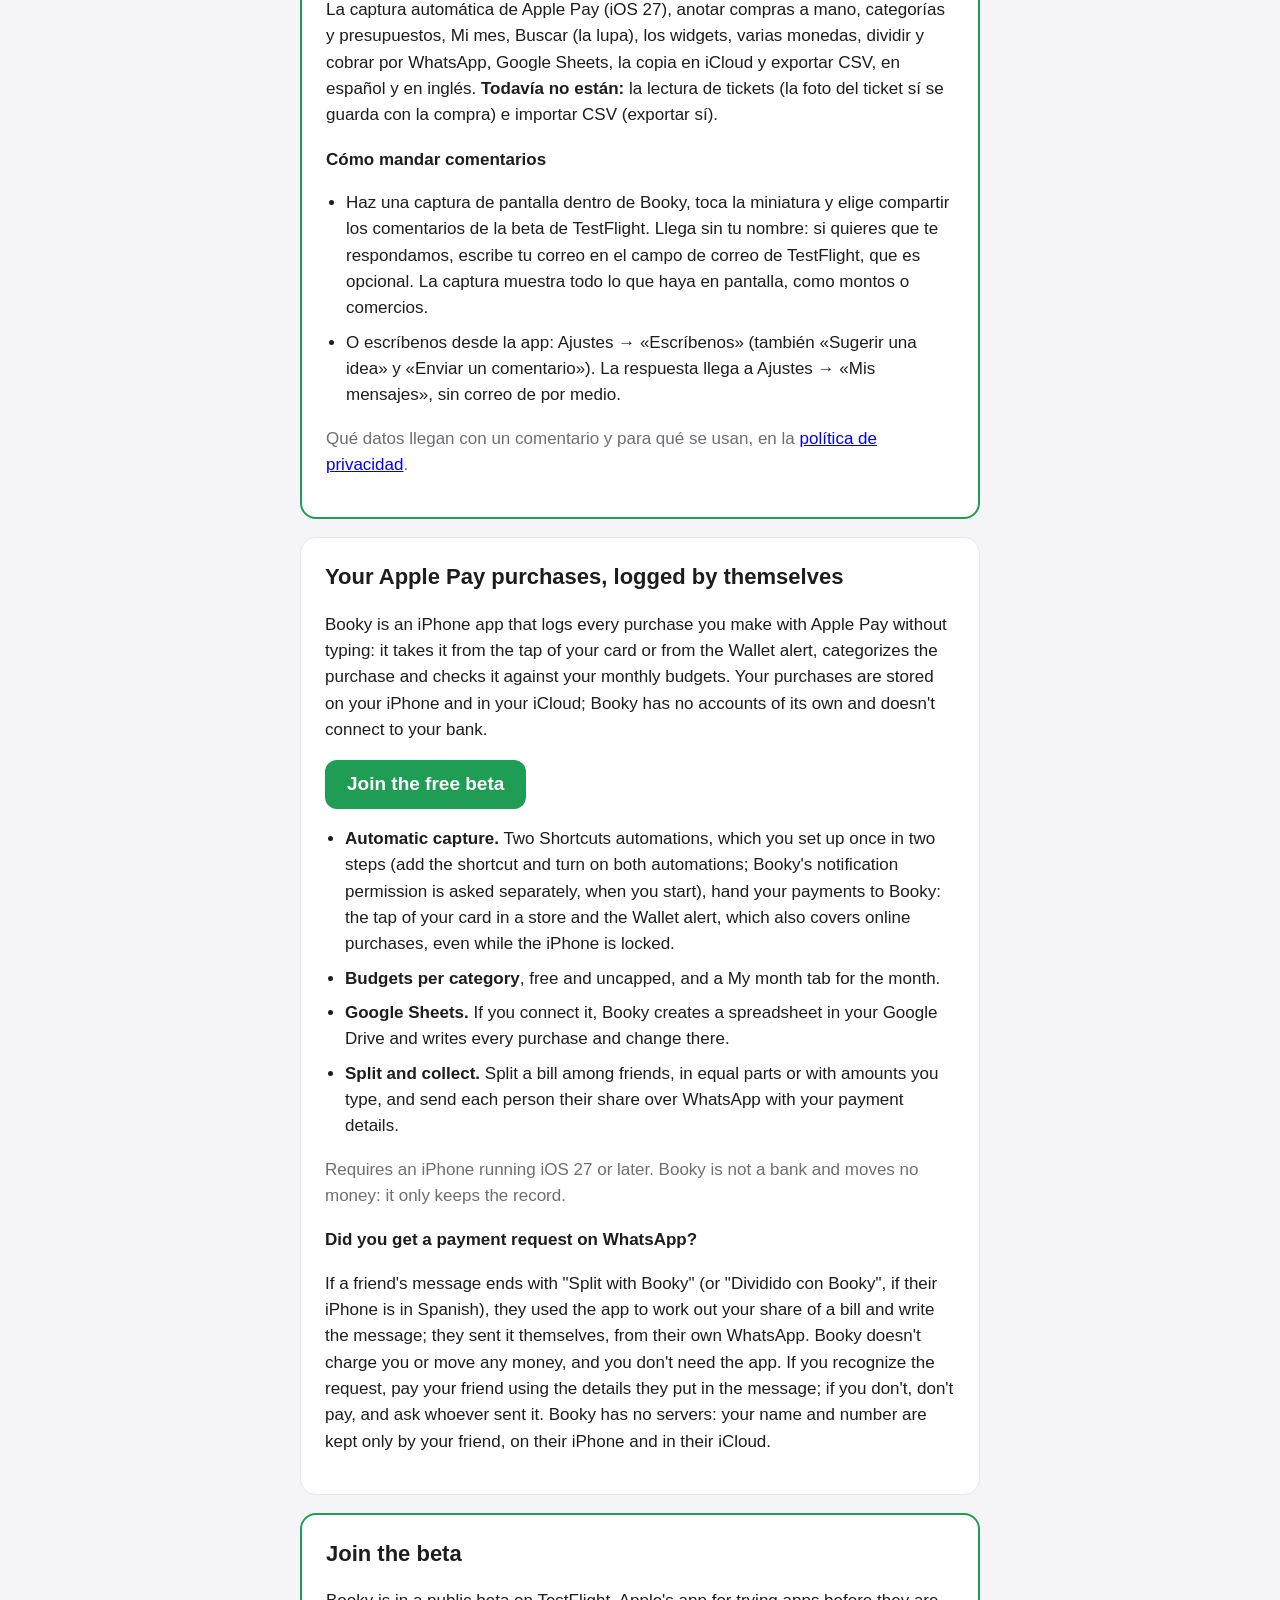
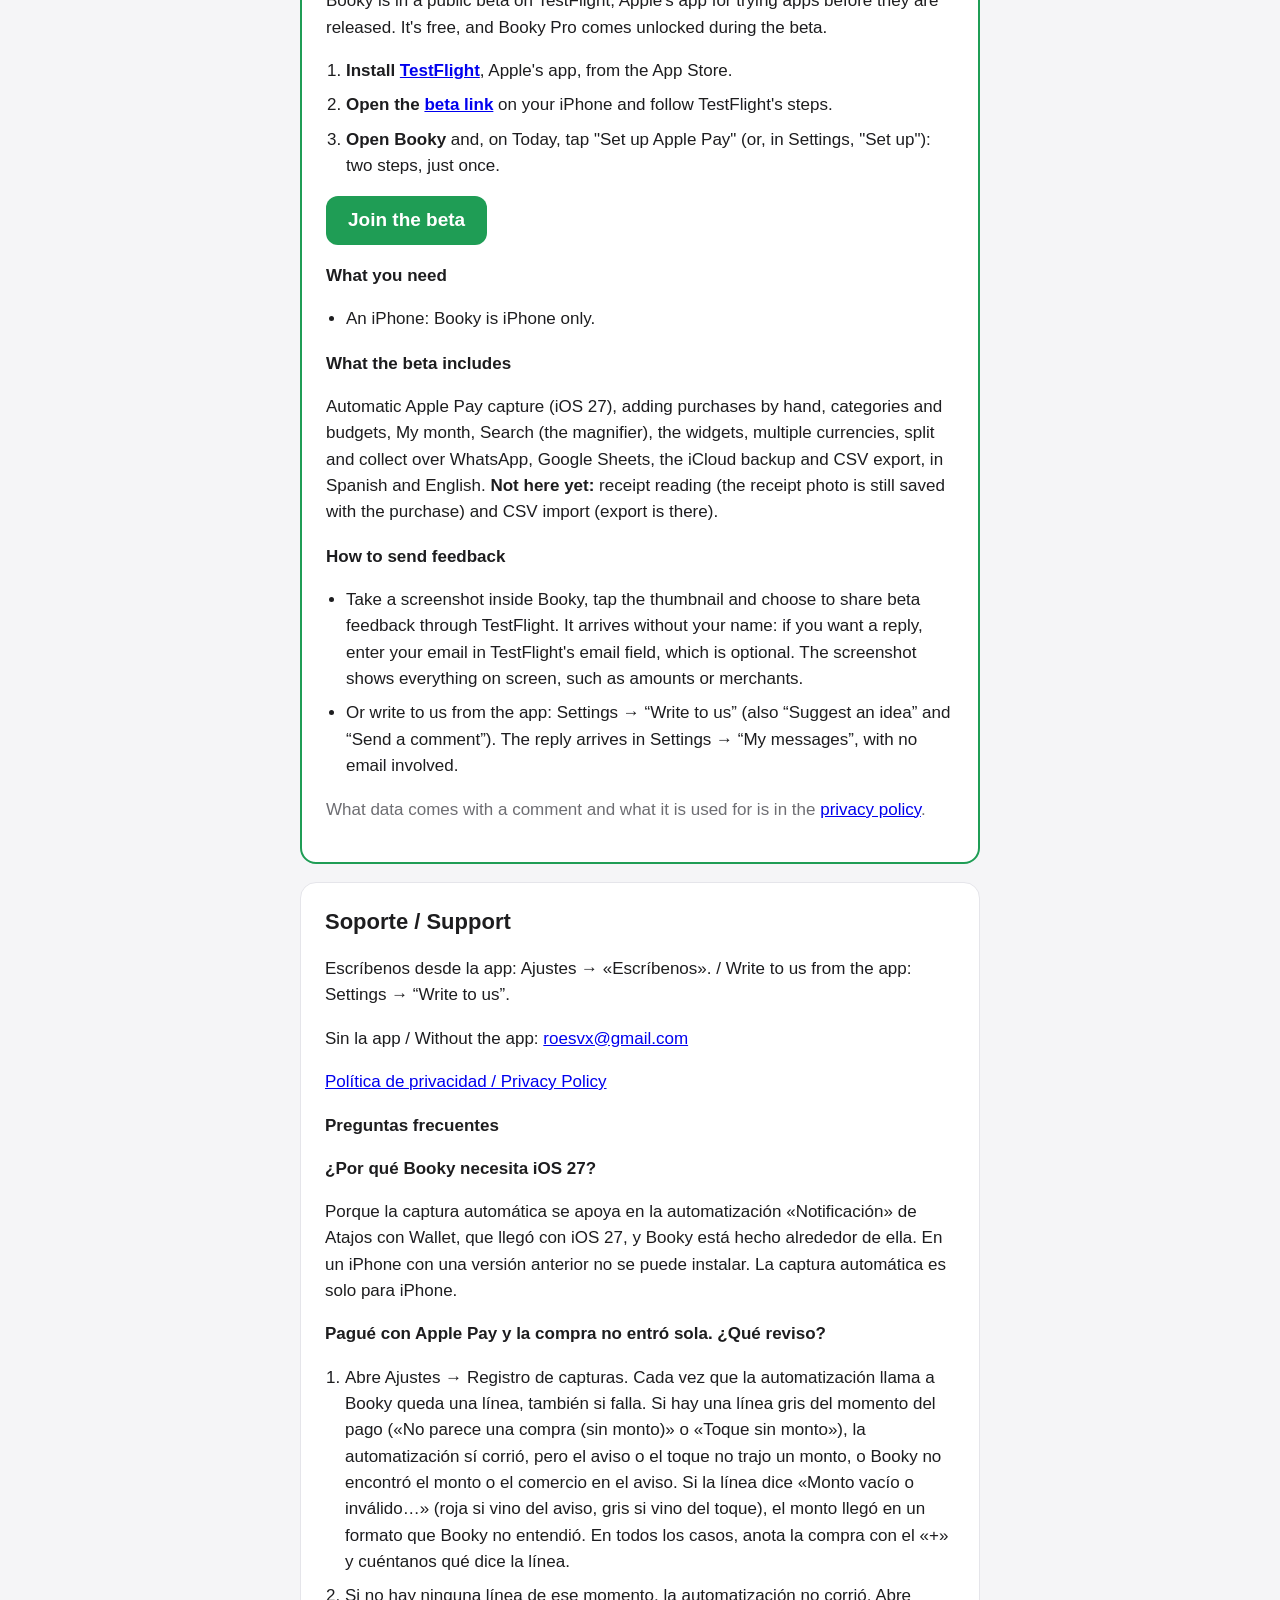
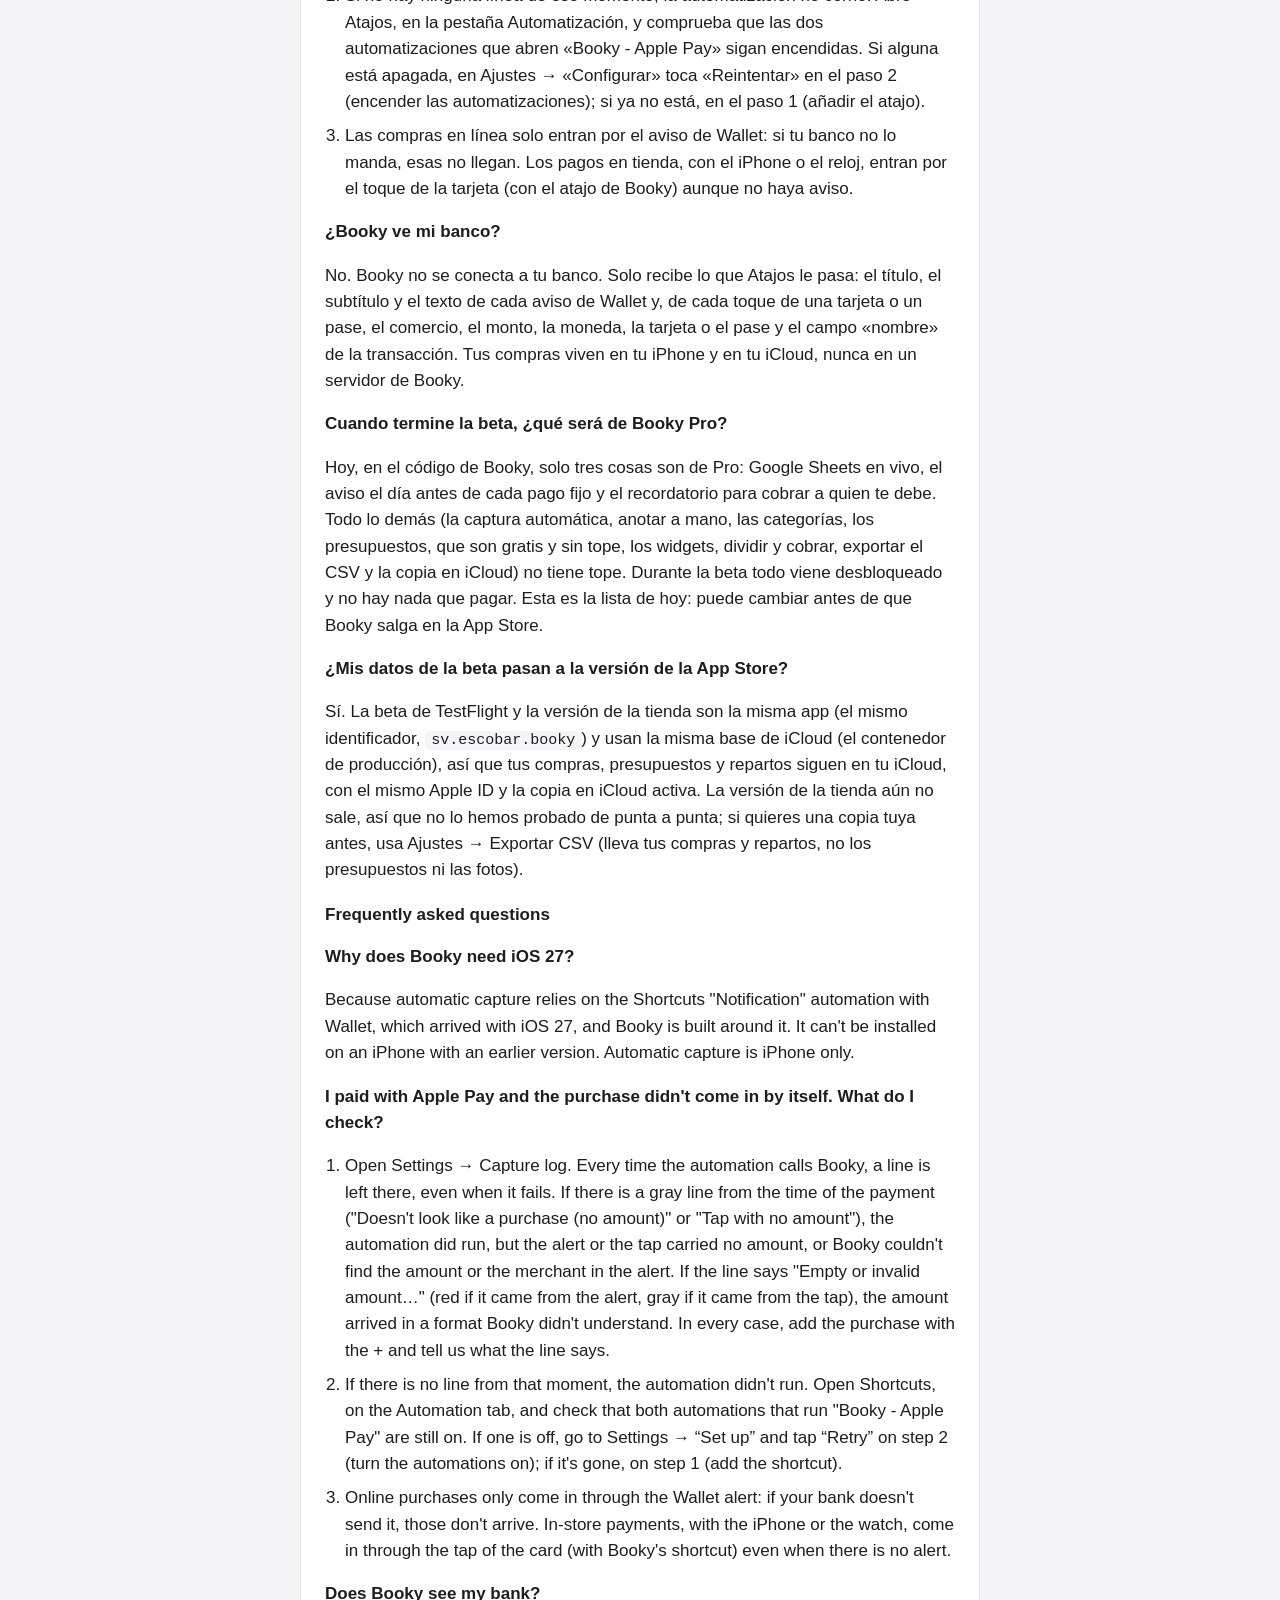
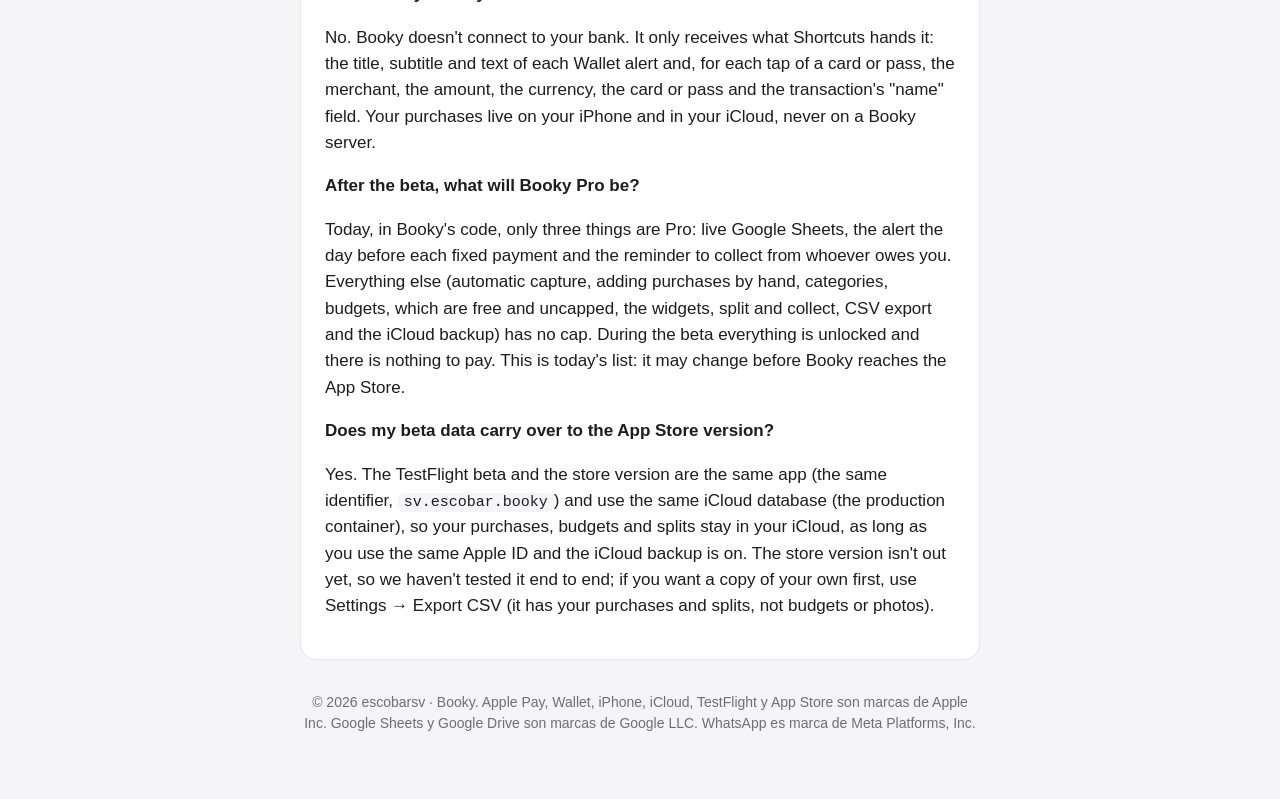
==== commit f2449ac2: "El sitio al día con el build 51: iOS 27, Hoy y Mi mes, «Escríbenos», presupuestos gratis y privacida" ====
--- a/index.html
+++ b/index.html
@@ -24,12 +24,12 @@
     <p>Booky es una app para iPhone que registra cada compra que haces con Apple Pay sin que escribas nada: la toma del toque de tu tarjeta o del aviso de Wallet, la clasifica y la compara con tus presupuestos del mes. Tus compras se guardan en tu iPhone y en tu iCloud; Booky no tiene cuentas propias ni se conecta a tu banco.</p>
     <p class="cta"><a class="btn" href="https://testflight.apple.com/join/RdPvwjTF">Únete a la beta gratis</a></p>
     <ul>
-      <li><strong>Captura automática.</strong> Una automatización de Atajos, que configuras una sola vez en tres pasos (permitir los avisos de Booky, si quieres; añadir el atajo y activarla), pasa a Booky tus pagos: el toque de la tarjeta en tienda y el aviso de Wallet, que cubre también las compras en línea, incluso con el iPhone bloqueado.</li>
-      <li><strong>Presupuestos por categoría</strong> y un panel del mes.</li>
+      <li><strong>Captura automática.</strong> Dos automatizaciones de Atajos, que configuras una sola vez en dos pasos (añadir el atajo y encender las dos automatizaciones; el permiso de los avisos de Booky se pide aparte, al empezar), pasan a Booky tus pagos: el toque de la tarjeta en tienda y el aviso de Wallet, que cubre también las compras en línea, incluso con el iPhone bloqueado.</li>
+      <li><strong>Presupuestos por categoría</strong>, gratis y sin tope, y la pestaña Mi mes con lo del mes.</li>
       <li><strong>Google Sheets.</strong> Si lo conectas, Booky crea una hoja en tu Google Drive y escribe ahí cada compra y cada cambio.</li>
       <li><strong>Dividir y cobrar.</strong> Reparte una cuenta entre amigos, a partes iguales o con montos a mano, y envía a cada uno lo suyo por WhatsApp con tus datos para que te paguen.</li>
     </ul>
-    <p class="muted">Requiere iPhone con iOS 17 o posterior; la captura automática requiere iOS 27. Booky no es un banco ni mueve dinero: solo anota.</p>
+    <p class="muted">Requiere iPhone con iOS 27 o posterior. Booky no es un banco ni mueve dinero: solo anota.</p>
     <h3>¿Te llegó un cobro por WhatsApp?</h3>
     <p>Si el mensaje de un amigo termina en «Dividido con Booky» (o «Split with Booky», si su iPhone está en inglés), usó la app para calcular tu parte de una cuenta y armar el mensaje; lo envió él, desde su WhatsApp. Booky no te cobra ni mueve dinero, y tú no necesitas la app. Si reconoces el cobro, págale a tu amigo por los medios que puso en el mensaje; si no lo reconoces, no pagues y pregúntale a quien te lo mandó. Booky no tiene servidores: tu nombre y tu número solo los guarda tu amigo, en su iPhone y en su iCloud.</p>
   </section>
@@ -40,20 +40,19 @@
     <ol>
       <li><strong>Instala <a href="https://apps.apple.com/app/testflight/id899247664">TestFlight</a></strong>, la app de Apple, desde la App Store.</li>
       <li><strong>Abre el <a href="https://testflight.apple.com/join/RdPvwjTF">enlace de la beta</a></strong> en tu iPhone y sigue los pasos de TestFlight.</li>
-      <li><strong>Abre Booky</strong> y, en Inicio, toca «Activa la captura automática»: son tres pasos, una sola vez.</li>
+      <li><strong>Abre Booky</strong> y, en Hoy, toca «Configura Apple Pay» (o, en Ajustes, «Configurar»): son dos pasos, una sola vez.</li>
     </ol>
     <p class="cta"><a class="btn" href="https://testflight.apple.com/join/RdPvwjTF">Unirme a la beta</a></p>
     <h3>Lo que necesitas</h3>
     <ul>
       <li>Un iPhone: Booky es solo para iPhone.</li>
-      <li>La captura automática necesita iOS 27. Con una versión anterior (la app pide iOS 17 o posterior) funciona todo lo demás, y anotas tus compras a mano con el «+» de Inicio.</li>
     </ul>
     <h3>Qué incluye la beta</h3>
-    <p>La captura automática de Apple Pay (iOS 27), anotar compras a mano, categorías y presupuestos, Resumen, Buscar, los widgets, varias monedas, dividir y cobrar por WhatsApp, Google Sheets, la copia en iCloud y exportar CSV, en español y en inglés. <strong>Todavía no están:</strong> la lectura de tickets (la foto del ticket sí se guarda con la compra) e importar CSV (exportar sí).</p>
+    <p>La captura automática de Apple Pay (iOS 27), anotar compras a mano, categorías y presupuestos, Mi mes, Buscar (la lupa), los widgets, varias monedas, dividir y cobrar por WhatsApp, Google Sheets, la copia en iCloud y exportar CSV, en español y en inglés. <strong>Todavía no están:</strong> la lectura de tickets (la foto del ticket sí se guarda con la compra) e importar CSV (exportar sí).</p>
     <h3>Cómo mandar comentarios</h3>
     <ul>
       <li>Haz una captura de pantalla dentro de Booky, toca la miniatura y elige compartir los comentarios de la beta de TestFlight. Llega sin tu nombre: si quieres que te respondamos, escribe tu correo en el campo de correo de TestFlight, que es opcional. La captura muestra todo lo que haya en pantalla, como montos o comercios.</li>
-      <li>O escribe a <a href="mailto:roesvx@gmail.com">roesvx@gmail.com</a>. En Ajustes → Acerca de, «Sugerir una función» abre un correo a esa dirección.</li>
+      <li>O escríbenos desde la app: Ajustes → «Escríbenos» (también «Sugerir una idea» y «Enviar un comentario»). La respuesta llega a Ajustes → «Mis mensajes», sin correo de por medio.</li>
     </ul>
     <p class="muted">Qué datos llegan con un comentario y para qué se usan, en la <a href="privacy.html">política de privacidad</a>.</p>
   </section>
@@ -63,12 +62,12 @@
     <p>Booky is an iPhone app that logs every purchase you make with Apple Pay without typing: it takes it from the tap of your card or from the Wallet alert, categorizes the purchase and checks it against your monthly budgets. Your purchases are stored on your iPhone and in your iCloud; Booky has no accounts of its own and doesn't connect to your bank.</p>
     <p class="cta"><a class="btn" href="https://testflight.apple.com/join/RdPvwjTF">Join the free beta</a></p>
     <ul>
-      <li><strong>Automatic capture.</strong> A Shortcuts automation, which you set up once in three steps (allow Booky's notifications, if you like; add the shortcut and turn it on), hands your payments to Booky: the tap of your card in a store and the Wallet alert, which also covers online purchases, even while the iPhone is locked.</li>
-      <li><strong>Budgets per category</strong> and a monthly dashboard.</li>
+      <li><strong>Automatic capture.</strong> Two Shortcuts automations, which you set up once in two steps (add the shortcut and turn on both automations; Booky's notification permission is asked separately, when you start), hand your payments to Booky: the tap of your card in a store and the Wallet alert, which also covers online purchases, even while the iPhone is locked.</li>
+      <li><strong>Budgets per category</strong>, free and uncapped, and a My month tab for the month.</li>
       <li><strong>Google Sheets.</strong> If you connect it, Booky creates a spreadsheet in your Google Drive and writes every purchase and change there.</li>
       <li><strong>Split and collect.</strong> Split a bill among friends, in equal parts or with amounts you type, and send each person their share over WhatsApp with your payment details.</li>
     </ul>
-    <p class="muted">Requires an iPhone running iOS 17 or later; automatic capture requires iOS 27. Booky is not a bank and moves no money: it only keeps the record.</p>
+    <p class="muted">Requires an iPhone running iOS 27 or later. Booky is not a bank and moves no money: it only keeps the record.</p>
     <h3>Did you get a payment request on WhatsApp?</h3>
     <p>If a friend's message ends with "Split with Booky" (or "Dividido con Booky", if their iPhone is in Spanish), they used the app to work out your share of a bill and write the message; they sent it themselves, from their own WhatsApp. Booky doesn't charge you or move any money, and you don't need the app. If you recognize the request, pay your friend using the details they put in the message; if you don't, don't pay, and ask whoever sent it. Booky has no servers: your name and number are kept only by your friend, on their iPhone and in their iCloud.</p>
   </section>
@@ -79,38 +78,38 @@
     <ol>
       <li><strong>Install <a href="https://apps.apple.com/app/testflight/id899247664">TestFlight</a></strong>, Apple's app, from the App Store.</li>
       <li><strong>Open the <a href="https://testflight.apple.com/join/RdPvwjTF">beta link</a></strong> on your iPhone and follow TestFlight's steps.</li>
-      <li><strong>Open Booky</strong> and, on Home, tap "Turn on automatic capture": three steps, just once.</li>
+      <li><strong>Open Booky</strong> and, on Today, tap "Set up Apple Pay" (or, in Settings, "Set up"): two steps, just once.</li>
     </ol>
     <p class="cta"><a class="btn" href="https://testflight.apple.com/join/RdPvwjTF">Join the beta</a></p>
     <h3>What you need</h3>
     <ul>
       <li>An iPhone: Booky is iPhone only.</li>
-      <li>Automatic capture needs iOS 27. On an earlier version (the app needs iOS 17 or later) everything else works, and you add your purchases by hand with the + on Home.</li>
     </ul>
     <h3>What the beta includes</h3>
-    <p>Automatic Apple Pay capture (iOS 27), adding purchases by hand, categories and budgets, Summary, Search, the widgets, multiple currencies, split and collect over WhatsApp, Google Sheets, the iCloud backup and CSV export, in Spanish and English. <strong>Not here yet:</strong> receipt reading (the receipt photo is still saved with the purchase) and CSV import (export is there).</p>
+    <p>Automatic Apple Pay capture (iOS 27), adding purchases by hand, categories and budgets, My month, Search (the magnifier), the widgets, multiple currencies, split and collect over WhatsApp, Google Sheets, the iCloud backup and CSV export, in Spanish and English. <strong>Not here yet:</strong> receipt reading (the receipt photo is still saved with the purchase) and CSV import (export is there).</p>
     <h3>How to send feedback</h3>
     <ul>
       <li>Take a screenshot inside Booky, tap the thumbnail and choose to share beta feedback through TestFlight. It arrives without your name: if you want a reply, enter your email in TestFlight's email field, which is optional. The screenshot shows everything on screen, such as amounts or merchants.</li>
-      <li>Or write to <a href="mailto:roesvx@gmail.com">roesvx@gmail.com</a>. In Settings → About, "Suggest a feature" opens an email to that address.</li>
+      <li>Or write to us from the app: Settings → “Write to us” (also “Suggest an idea” and “Send a comment”). The reply arrives in Settings → “My messages”, with no email involved.</li>
     </ul>
     <p class="muted">What data comes with a comment and what it is used for is in the <a href="privacy.html">privacy policy</a>.</p>
   </section>
 
   <section id="soporte">
     <h2>Soporte / Support</h2>
-    <p>Escríbenos / Write to us: <a href="mailto:roesvx@gmail.com">roesvx@gmail.com</a></p>
+    <p>Escríbenos desde la app: Ajustes → «Escríbenos». / Write to us from the app: Settings → “Write to us”.</p>
+    <p>Sin la app / Without the app: <a href="mailto:roesvx@gmail.com">roesvx@gmail.com</a></p>
     <p><a href="privacy.html">Política de privacidad / Privacy Policy</a></p>
 
     <h3>Preguntas frecuentes</h3>
 
-    <h4>¿Por qué la captura automática necesita iOS 27?</h4>
-    <p>Porque se apoya en la automatización «Notificación» de Atajos con Wallet, que llegó con iOS 27. En un iPhone con una versión anterior Booky funciona igual (Inicio, presupuestos, Resumen, dividir y cobrar), pero las compras se anotan a mano con el «+» de Inicio; la app te lo dice en vez de llevarte a armar un atajo que nunca correría. La captura automática es solo para iPhone.</p>
+    <h4>¿Por qué Booky necesita iOS 27?</h4>
+    <p>Porque la captura automática se apoya en la automatización «Notificación» de Atajos con Wallet, que llegó con iOS 27, y Booky está hecho alrededor de ella. En un iPhone con una versión anterior no se puede instalar. La captura automática es solo para iPhone.</p>
 
     <h4>Pagué con Apple Pay y la compra no entró sola. ¿Qué reviso?</h4>
     <ol>
       <li>Abre Ajustes → Registro de capturas. Cada vez que la automatización llama a Booky queda una línea, también si falla. Si hay una línea gris del momento del pago («No parece una compra (sin monto)» o «Toque sin monto»), la automatización sí corrió, pero el aviso o el toque no trajo un monto, o Booky no encontró el monto o el comercio en el aviso. Si la línea dice «Monto vacío o inválido…» (roja si vino del aviso, gris si vino del toque), el monto llegó en un formato que Booky no entendió. En todos los casos, anota la compra con el «+» y cuéntanos qué dice la línea.</li>
-      <li>Si no hay ninguna línea de ese momento, la automatización no corrió. Abre Atajos, en la pestaña Automatización, y comprueba que «Booky - Apple Pay» siga encendida. Si está apagada, en Ajustes → Configurar Apple Pay toca «Repetir» en el paso 3; si ya no está, en el paso 2.</li>
+      <li>Si no hay ninguna línea de ese momento, la automatización no corrió. Abre Atajos, en la pestaña Automatización, y comprueba que las dos automatizaciones que abren «Booky - Apple Pay» sigan encendidas. Si alguna está apagada, en Ajustes → «Configurar» toca «Reintentar» en el paso 2 (encender las automatizaciones); si ya no está, en el paso 1 (añadir el atajo).</li>
       <li>Las compras en línea solo entran por el aviso de Wallet: si tu banco no lo manda, esas no llegan. Los pagos en tienda, con el iPhone o el reloj, entran por el toque de la tarjeta (con el atajo de Booky) aunque no haya aviso.</li>
     </ol>
 
@@ -118,7 +117,7 @@
     <p>No. Booky no se conecta a tu banco. Solo recibe lo que Atajos le pasa: el título, el subtítulo y el texto de cada aviso de Wallet y, de cada toque de una tarjeta o un pase, el comercio, el monto, la moneda, la tarjeta o el pase y el campo «nombre» de la transacción. Tus compras viven en tu iPhone y en tu iCloud, nunca en un servidor de Booky.</p>
 
     <h4>Cuando termine la beta, ¿qué será de Booky Pro?</h4>
-    <p>Hoy, en el código de Booky, solo dos cosas son de Pro: ponerle presupuesto a más de 3 categorías (gratis tienes 3) y Google Sheets en vivo. Todo lo demás (la captura automática, anotar a mano, las categorías, los widgets, dividir y cobrar, exportar el CSV y la copia en iCloud) no tiene tope. Durante la beta todo viene desbloqueado y no hay nada que pagar. Esta es la lista de hoy: puede cambiar antes de que Booky salga en la App Store.</p>
+    <p>Hoy, en el código de Booky, solo tres cosas son de Pro: Google Sheets en vivo, el aviso el día antes de cada pago fijo y el recordatorio para cobrar a quien te debe. Todo lo demás (la captura automática, anotar a mano, las categorías, los presupuestos, que son gratis y sin tope, los widgets, dividir y cobrar, exportar el CSV y la copia en iCloud) no tiene tope. Durante la beta todo viene desbloqueado y no hay nada que pagar. Esta es la lista de hoy: puede cambiar antes de que Booky salga en la App Store.</p>
 
     <h4>¿Mis datos de la beta pasan a la versión de la App Store?</h4>
     <p>Sí. La beta de TestFlight y la versión de la tienda son la misma app (el mismo identificador, <code>sv.escobar.booky</code>) y usan la misma base de iCloud (el contenedor de producción), así que tus compras, presupuestos y repartos siguen en tu iCloud, con el mismo Apple ID y la copia en iCloud activa. La versión de la tienda aún no sale, así que no lo hemos probado de punta a punta; si quieres una copia tuya antes, usa Ajustes → Exportar CSV (lleva tus compras y repartos, no los presupuestos ni las fotos).</p>
@@ -126,13 +125,13 @@
     <div lang="en">
     <h3>Frequently asked questions</h3>
 
-    <h4>Why does automatic capture need iOS 27?</h4>
-    <p>Because it relies on the Shortcuts "Notification" automation with Wallet, which arrived with iOS 27. On an earlier iPhone, Booky works the same (Home, budgets, Summary, split and collect), but you add purchases by hand with the + on Home; the app tells you so instead of walking you through a shortcut that would never run. Automatic capture is iPhone only.</p>
+    <h4>Why does Booky need iOS 27?</h4>
+    <p>Because automatic capture relies on the Shortcuts "Notification" automation with Wallet, which arrived with iOS 27, and Booky is built around it. It can't be installed on an iPhone with an earlier version. Automatic capture is iPhone only.</p>
 
     <h4>I paid with Apple Pay and the purchase didn't come in by itself. What do I check?</h4>
     <ol>
       <li>Open Settings → Capture log. Every time the automation calls Booky, a line is left there, even when it fails. If there is a gray line from the time of the payment ("Doesn't look like a purchase (no amount)" or "Tap with no amount"), the automation did run, but the alert or the tap carried no amount, or Booky couldn't find the amount or the merchant in the alert. If the line says "Empty or invalid amount…" (red if it came from the alert, gray if it came from the tap), the amount arrived in a format Booky didn't understand. In every case, add the purchase with the + and tell us what the line says.</li>
-      <li>If there is no line from that moment, the automation didn't run. Open Shortcuts, on the Automation tab, and check that "Booky - Apple Pay" is still on. If it's off, go to Settings → Set up Apple Pay and tap "Redo" on step 3; if it's gone, on step 2.</li>
+      <li>If there is no line from that moment, the automation didn't run. Open Shortcuts, on the Automation tab, and check that both automations that run "Booky - Apple Pay" are still on. If one is off, go to Settings → “Set up” and tap “Retry” on step 2 (turn the automations on); if it's gone, on step 1 (add the shortcut).</li>
       <li>Online purchases only come in through the Wallet alert: if your bank doesn't send it, those don't arrive. In-store payments, with the iPhone or the watch, come in through the tap of the card (with Booky's shortcut) even when there is no alert.</li>
     </ol>
 
@@ -140,7 +139,7 @@
     <p>No. Booky doesn't connect to your bank. It only receives what Shortcuts hands it: the title, subtitle and text of each Wallet alert and, for each tap of a card or pass, the merchant, the amount, the currency, the card or pass and the transaction's "name" field. Your purchases live on your iPhone and in your iCloud, never on a Booky server.</p>
 
     <h4>After the beta, what will Booky Pro be?</h4>
-    <p>Today, in Booky's code, only two things are Pro: setting a budget on more than 3 categories (you get 3 for free) and live Google Sheets. Everything else (automatic capture, adding purchases by hand, categories, the widgets, split and collect, CSV export and the iCloud backup) has no cap. During the beta everything is unlocked and there is nothing to pay. This is today's list: it may change before Booky reaches the App Store.</p>
+    <p>Today, in Booky's code, only three things are Pro: live Google Sheets, the alert the day before each fixed payment and the reminder to collect from whoever owes you. Everything else (automatic capture, adding purchases by hand, categories, budgets, which are free and uncapped, the widgets, split and collect, CSV export and the iCloud backup) has no cap. During the beta everything is unlocked and there is nothing to pay. This is today's list: it may change before Booky reaches the App Store.</p>
 
     <h4>Does my beta data carry over to the App Store version?</h4>
     <p>Yes. The TestFlight beta and the store version are the same app (the same identifier, <code>sv.escobar.booky</code>) and use the same iCloud database (the production container), so your purchases, budgets and splits stay in your iCloud, as long as you use the same Apple ID and the iCloud backup is on. The store version isn't out yet, so we haven't tested it end to end; if you want a copy of your own first, use Settings → Export CSV (it has your purchases and splits, not budgets or photos).</p>
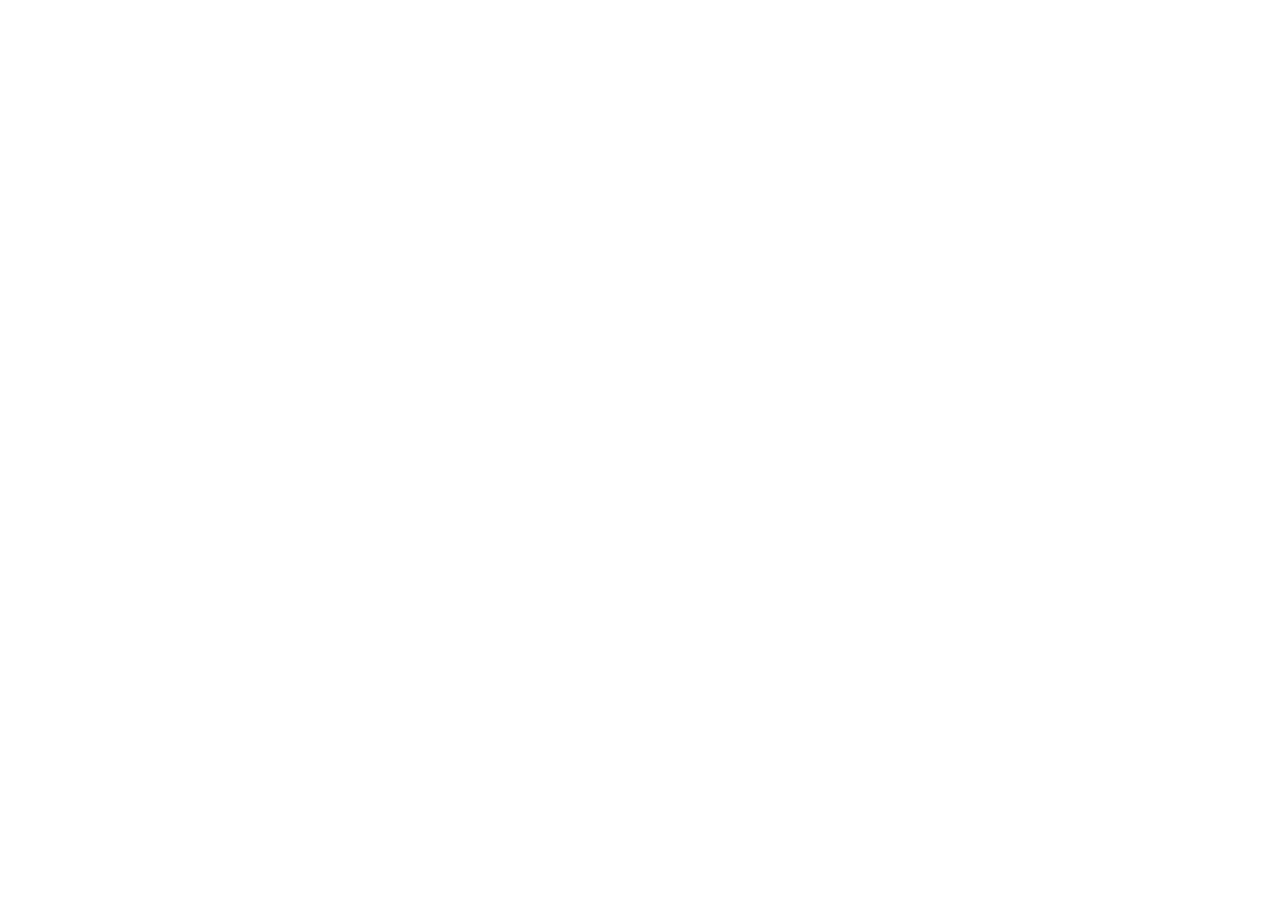
==== commit 15cc06a1: "Booky se mudó a escobar.sv: las páginas viejas redirigen a escobar.sv/booky Co-Authored-By: Claude O" ====
--- a/index.html
+++ b/index.html
@@ -3,150 +3,30 @@
 <head>
 <meta charset="utf-8">
 <meta name="viewport" content="width=device-width, initial-scale=1">
-<title>Booky · Tus compras con Apple Pay, anotadas solas</title>
-<meta name="description" content="Booky registra sola cada compra que haces con Apple Pay, la clasifica, la compara con tus presupuestos y, si quieres, la escribe en tu Google Sheets. Dividir la cuenta y cobrar por WhatsApp.">
-<meta name="color-scheme" content="light dark">
-<meta property="og:type" content="website">
-<meta property="og:title" content="Booky · Tus compras con Apple Pay, anotadas solas">
-<meta property="og:description" content="Tus compras con Apple Pay, anotadas solas. Your Apple Pay purchases, logged by themselves. Beta gratis en TestFlight / free beta on TestFlight.">
-<meta property="og:url" content="https://rescobarsv.github.io/booky/">
-<meta property="og:image" content="https://rescobarsv.github.io/booky/icon.png">
-<link rel="icon" type="image/png" href="icon.png">
-<link rel="stylesheet" href="style.css">
+<title>Booky se mudó a escobar.sv</title>
+<link rel="canonical" href="https://escobar.sv/booky/">
+<meta http-equiv="refresh" content="0; url=https://escobar.sv/booky/">
+<meta name="robots" content="noindex">
+<script>
+  // Las anclas viejas (#en, #beta-en, #soporte…) llevan a su sitio en escobar.sv.
+  (function () {
+    var h = location.hash;
+    var en = h === "#en" || h === "#beta-en";
+    var url = en ? "https://escobar.sv/en/booky/" : "https://escobar.sv/booky/";
+    if (h === "#soporte") url += "#soporte";
+    location.replace(url);
+  })();
+</script>
+<style>
+  body { margin: 0; background: #0A0B0E; color: #F2F3F5; font: 17px/1.5 -apple-system, BlinkMacSystemFont, "Helvetica Neue", Arial, sans-serif; }
+  main { max-width: 560px; margin: 0 auto; padding: 64px 20px; }
+  a { color: #F2F3F5; }
+</style>
 </head>
 <body>
 <main>
-  <header><a class="logo" href="./"><img class="mark" src="icon.png" width="40" height="40" alt="">Booky</a></header>
-  <nav><a href="#es">Español</a><a href="#en">English</a><a href="#beta">Beta</a><a href="privacy.html">Privacidad / Privacy</a><a href="#soporte">Soporte / Support</a></nav>
-
-  <section id="es">
-    <h2>Tus compras con Apple Pay, anotadas solas</h2>
-    <p>Booky es una app para iPhone que registra cada compra que haces con Apple Pay sin que escribas nada: la toma del toque de tu tarjeta o del aviso de Wallet, la clasifica y la compara con tus presupuestos del mes. Tus compras se guardan en tu iPhone y en tu iCloud; Booky no tiene cuentas propias ni se conecta a tu banco.</p>
-    <p class="cta"><a class="btn" href="https://testflight.apple.com/join/RdPvwjTF">Únete a la beta gratis</a></p>
-    <ul>
-      <li><strong>Captura automática.</strong> Dos automatizaciones de Atajos, que configuras una sola vez en dos pasos (añadir el atajo y encender las dos automatizaciones; el permiso de los avisos de Booky se pide aparte, al empezar), pasan a Booky tus pagos: el toque de la tarjeta en tienda y el aviso de Wallet, que cubre también las compras en línea, incluso con el iPhone bloqueado.</li>
-      <li><strong>Presupuestos por categoría</strong>, gratis y sin tope, y la pestaña Mi mes con lo del mes.</li>
-      <li><strong>Google Sheets.</strong> Si lo conectas, Booky crea una hoja en tu Google Drive y escribe ahí cada compra y cada cambio.</li>
-      <li><strong>Dividir y cobrar.</strong> Reparte una cuenta entre amigos, a partes iguales o con montos a mano, y envía a cada uno lo suyo por WhatsApp con tus datos para que te paguen.</li>
-    </ul>
-    <p class="muted">Requiere iPhone con iOS 27 o posterior. Booky no es un banco ni mueve dinero: solo anota.</p>
-    <h3>¿Te llegó un cobro por WhatsApp?</h3>
-    <p>Si el mensaje de un amigo termina en «Dividido con Booky» (o «Split with Booky», si su iPhone está en inglés), usó la app para calcular tu parte de una cuenta y armar el mensaje; lo envió él, desde su WhatsApp. Booky no te cobra ni mueve dinero, y tú no necesitas la app. Si reconoces el cobro, págale a tu amigo por los medios que puso en el mensaje; si no lo reconoces, no pagues y pregúntale a quien te lo mandó. Booky no tiene servidores: tu nombre y tu número solo los guarda tu amigo, en su iPhone y en su iCloud.</p>
-  </section>
-
-  <section id="beta" class="beta">
-    <h2>Únete a la beta</h2>
-    <p>Booky está en beta pública en TestFlight, la app de Apple para probar apps antes de que salgan. Es gratis y, durante la beta, Booky Pro viene desbloqueado.</p>
-    <ol>
-      <li><strong>Instala <a href="https://apps.apple.com/app/testflight/id899247664">TestFlight</a></strong>, la app de Apple, desde la App Store.</li>
-      <li><strong>Abre el <a href="https://testflight.apple.com/join/RdPvwjTF">enlace de la beta</a></strong> en tu iPhone y sigue los pasos de TestFlight.</li>
-      <li><strong>Abre Booky</strong> y, en Hoy, toca «Configura Apple Pay» (o, en Ajustes, «Configurar»): son dos pasos, una sola vez.</li>
-    </ol>
-    <p class="cta"><a class="btn" href="https://testflight.apple.com/join/RdPvwjTF">Unirme a la beta</a></p>
-    <h3>Lo que necesitas</h3>
-    <ul>
-      <li>Un iPhone: Booky es solo para iPhone.</li>
-    </ul>
-    <h3>Qué incluye la beta</h3>
-    <p>La captura automática de Apple Pay (iOS 27), anotar compras a mano, categorías y presupuestos, Mi mes, Buscar (la lupa), los widgets, varias monedas, dividir y cobrar por WhatsApp, Google Sheets, la copia en iCloud y exportar CSV, en español y en inglés. <strong>Todavía no están:</strong> la lectura de tickets (la foto del ticket sí se guarda con la compra) e importar CSV (exportar sí).</p>
-    <h3>Cómo mandar comentarios</h3>
-    <ul>
-      <li>Haz una captura de pantalla dentro de Booky, toca la miniatura y elige compartir los comentarios de la beta de TestFlight. Llega sin tu nombre: si quieres que te respondamos, escribe tu correo en el campo de correo de TestFlight, que es opcional. La captura muestra todo lo que haya en pantalla, como montos o comercios.</li>
-      <li>O escríbenos desde la app: Ajustes → «Escríbenos» (también «Sugerir una idea» y «Enviar un comentario»). La respuesta llega a Ajustes → «Mis mensajes», sin correo de por medio.</li>
-    </ul>
-    <p class="muted">Qué datos llegan con un comentario y para qué se usan, en la <a href="privacy.html">política de privacidad</a>.</p>
-  </section>
-
-  <section id="en" lang="en">
-    <h2>Your Apple Pay purchases, logged by themselves</h2>
-    <p>Booky is an iPhone app that logs every purchase you make with Apple Pay without typing: it takes it from the tap of your card or from the Wallet alert, categorizes the purchase and checks it against your monthly budgets. Your purchases are stored on your iPhone and in your iCloud; Booky has no accounts of its own and doesn't connect to your bank.</p>
-    <p class="cta"><a class="btn" href="https://testflight.apple.com/join/RdPvwjTF">Join the free beta</a></p>
-    <ul>
-      <li><strong>Automatic capture.</strong> Two Shortcuts automations, which you set up once in two steps (add the shortcut and turn on both automations; Booky's notification permission is asked separately, when you start), hand your payments to Booky: the tap of your card in a store and the Wallet alert, which also covers online purchases, even while the iPhone is locked.</li>
-      <li><strong>Budgets per category</strong>, free and uncapped, and a My month tab for the month.</li>
-      <li><strong>Google Sheets.</strong> If you connect it, Booky creates a spreadsheet in your Google Drive and writes every purchase and change there.</li>
-      <li><strong>Split and collect.</strong> Split a bill among friends, in equal parts or with amounts you type, and send each person their share over WhatsApp with your payment details.</li>
-    </ul>
-    <p class="muted">Requires an iPhone running iOS 27 or later. Booky is not a bank and moves no money: it only keeps the record.</p>
-    <h3>Did you get a payment request on WhatsApp?</h3>
-    <p>If a friend's message ends with "Split with Booky" (or "Dividido con Booky", if their iPhone is in Spanish), they used the app to work out your share of a bill and write the message; they sent it themselves, from their own WhatsApp. Booky doesn't charge you or move any money, and you don't need the app. If you recognize the request, pay your friend using the details they put in the message; if you don't, don't pay, and ask whoever sent it. Booky has no servers: your name and number are kept only by your friend, on their iPhone and in their iCloud.</p>
-  </section>
-
-  <section id="beta-en" class="beta" lang="en">
-    <h2>Join the beta</h2>
-    <p>Booky is in a public beta on TestFlight, Apple's app for trying apps before they are released. It's free, and Booky Pro comes unlocked during the beta.</p>
-    <ol>
-      <li><strong>Install <a href="https://apps.apple.com/app/testflight/id899247664">TestFlight</a></strong>, Apple's app, from the App Store.</li>
-      <li><strong>Open the <a href="https://testflight.apple.com/join/RdPvwjTF">beta link</a></strong> on your iPhone and follow TestFlight's steps.</li>
-      <li><strong>Open Booky</strong> and, on Today, tap "Set up Apple Pay" (or, in Settings, "Set up"): two steps, just once.</li>
-    </ol>
-    <p class="cta"><a class="btn" href="https://testflight.apple.com/join/RdPvwjTF">Join the beta</a></p>
-    <h3>What you need</h3>
-    <ul>
-      <li>An iPhone: Booky is iPhone only.</li>
-    </ul>
-    <h3>What the beta includes</h3>
-    <p>Automatic Apple Pay capture (iOS 27), adding purchases by hand, categories and budgets, My month, Search (the magnifier), the widgets, multiple currencies, split and collect over WhatsApp, Google Sheets, the iCloud backup and CSV export, in Spanish and English. <strong>Not here yet:</strong> receipt reading (the receipt photo is still saved with the purchase) and CSV import (export is there).</p>
-    <h3>How to send feedback</h3>
-    <ul>
-      <li>Take a screenshot inside Booky, tap the thumbnail and choose to share beta feedback through TestFlight. It arrives without your name: if you want a reply, enter your email in TestFlight's email field, which is optional. The screenshot shows everything on screen, such as amounts or merchants.</li>
-      <li>Or write to us from the app: Settings → “Write to us” (also “Suggest an idea” and “Send a comment”). The reply arrives in Settings → “My messages”, with no email involved.</li>
-    </ul>
-    <p class="muted">What data comes with a comment and what it is used for is in the <a href="privacy.html">privacy policy</a>.</p>
-  </section>
-
-  <section id="soporte">
-    <h2>Soporte / Support</h2>
-    <p>Escríbenos desde la app: Ajustes → «Escríbenos». / Write to us from the app: Settings → “Write to us”.</p>
-    <p>Sin la app / Without the app: <a href="mailto:roesvx@gmail.com">roesvx@gmail.com</a></p>
-    <p><a href="privacy.html">Política de privacidad / Privacy Policy</a></p>
-
-    <h3>Preguntas frecuentes</h3>
-
-    <h4>¿Por qué Booky necesita iOS 27?</h4>
-    <p>Porque la captura automática se apoya en la automatización «Notificación» de Atajos con Wallet, que llegó con iOS 27, y Booky está hecho alrededor de ella. En un iPhone con una versión anterior no se puede instalar. La captura automática es solo para iPhone.</p>
-
-    <h4>Pagué con Apple Pay y la compra no entró sola. ¿Qué reviso?</h4>
-    <ol>
-      <li>Abre Ajustes → Registro de capturas. Cada vez que la automatización llama a Booky queda una línea, también si falla. Si hay una línea gris del momento del pago («No parece una compra (sin monto)» o «Toque sin monto»), la automatización sí corrió, pero el aviso o el toque no trajo un monto, o Booky no encontró el monto o el comercio en el aviso. Si la línea dice «Monto vacío o inválido…» (roja si vino del aviso, gris si vino del toque), el monto llegó en un formato que Booky no entendió. En todos los casos, anota la compra con el «+» y cuéntanos qué dice la línea.</li>
-      <li>Si no hay ninguna línea de ese momento, la automatización no corrió. Abre Atajos, en la pestaña Automatización, y comprueba que las dos automatizaciones que abren «Booky - Apple Pay» sigan encendidas. Si alguna está apagada, en Ajustes → «Configurar» toca «Reintentar» en el paso 2 (encender las automatizaciones); si ya no está, en el paso 1 (añadir el atajo).</li>
-      <li>Las compras en línea solo entran por el aviso de Wallet: si tu banco no lo manda, esas no llegan. Los pagos en tienda, con el iPhone o el reloj, entran por el toque de la tarjeta (con el atajo de Booky) aunque no haya aviso.</li>
-    </ol>
-
-    <h4>¿Booky ve mi banco?</h4>
-    <p>No. Booky no se conecta a tu banco. Solo recibe lo que Atajos le pasa: el título, el subtítulo y el texto de cada aviso de Wallet y, de cada toque de una tarjeta o un pase, el comercio, el monto, la moneda, la tarjeta o el pase y el campo «nombre» de la transacción. Tus compras viven en tu iPhone y en tu iCloud, nunca en un servidor de Booky.</p>
-
-    <h4>Cuando termine la beta, ¿qué será de Booky Pro?</h4>
-    <p>Hoy, en el código de Booky, solo tres cosas son de Pro: Google Sheets en vivo, el aviso el día antes de cada pago fijo y el recordatorio para cobrar a quien te debe. Todo lo demás (la captura automática, anotar a mano, las categorías, los presupuestos, que son gratis y sin tope, los widgets, dividir y cobrar, exportar el CSV y la copia en iCloud) no tiene tope. Durante la beta todo viene desbloqueado y no hay nada que pagar. Esta es la lista de hoy: puede cambiar antes de que Booky salga en la App Store.</p>
-
-    <h4>¿Mis datos de la beta pasan a la versión de la App Store?</h4>
-    <p>Sí. La beta de TestFlight y la versión de la tienda son la misma app (el mismo identificador, <code>sv.escobar.booky</code>) y usan la misma base de iCloud (el contenedor de producción), así que tus compras, presupuestos y repartos siguen en tu iCloud, con el mismo Apple ID y la copia en iCloud activa. La versión de la tienda aún no sale, así que no lo hemos probado de punta a punta; si quieres una copia tuya antes, usa Ajustes → Exportar CSV (lleva tus compras y repartos, no los presupuestos ni las fotos).</p>
-
-    <div lang="en">
-    <h3>Frequently asked questions</h3>
-
-    <h4>Why does Booky need iOS 27?</h4>
-    <p>Because automatic capture relies on the Shortcuts "Notification" automation with Wallet, which arrived with iOS 27, and Booky is built around it. It can't be installed on an iPhone with an earlier version. Automatic capture is iPhone only.</p>
-
-    <h4>I paid with Apple Pay and the purchase didn't come in by itself. What do I check?</h4>
-    <ol>
-      <li>Open Settings → Capture log. Every time the automation calls Booky, a line is left there, even when it fails. If there is a gray line from the time of the payment ("Doesn't look like a purchase (no amount)" or "Tap with no amount"), the automation did run, but the alert or the tap carried no amount, or Booky couldn't find the amount or the merchant in the alert. If the line says "Empty or invalid amount…" (red if it came from the alert, gray if it came from the tap), the amount arrived in a format Booky didn't understand. In every case, add the purchase with the + and tell us what the line says.</li>
-      <li>If there is no line from that moment, the automation didn't run. Open Shortcuts, on the Automation tab, and check that both automations that run "Booky - Apple Pay" are still on. If one is off, go to Settings → “Set up” and tap “Retry” on step 2 (turn the automations on); if it's gone, on step 1 (add the shortcut).</li>
-      <li>Online purchases only come in through the Wallet alert: if your bank doesn't send it, those don't arrive. In-store payments, with the iPhone or the watch, come in through the tap of the card (with Booky's shortcut) even when there is no alert.</li>
-    </ol>
-
-    <h4>Does Booky see my bank?</h4>
-    <p>No. Booky doesn't connect to your bank. It only receives what Shortcuts hands it: the title, subtitle and text of each Wallet alert and, for each tap of a card or pass, the merchant, the amount, the currency, the card or pass and the transaction's "name" field. Your purchases live on your iPhone and in your iCloud, never on a Booky server.</p>
-
-    <h4>After the beta, what will Booky Pro be?</h4>
-    <p>Today, in Booky's code, only three things are Pro: live Google Sheets, the alert the day before each fixed payment and the reminder to collect from whoever owes you. Everything else (automatic capture, adding purchases by hand, categories, budgets, which are free and uncapped, the widgets, split and collect, CSV export and the iCloud backup) has no cap. During the beta everything is unlocked and there is nothing to pay. This is today's list: it may change before Booky reaches the App Store.</p>
-
-    <h4>Does my beta data carry over to the App Store version?</h4>
-    <p>Yes. The TestFlight beta and the store version are the same app (the same identifier, <code>sv.escobar.booky</code>) and use the same iCloud database (the production container), so your purchases, budgets and splits stay in your iCloud, as long as you use the same Apple ID and the iCloud backup is on. The store version isn't out yet, so we haven't tested it end to end; if you want a copy of your own first, use Settings → Export CSV (it has your purchases and splits, not budgets or photos).</p>
-    </div>
-  </section>
-
-  <footer>© 2026 escobarsv · Booky. Apple Pay, Wallet, iPhone, iCloud, TestFlight y App Store son marcas de Apple Inc. Google Sheets y Google Drive son marcas de Google LLC. WhatsApp es marca de Meta Platforms, Inc.</footer>
+  <p>Booky ahora está en <a href="https://escobar.sv/booky/">escobar.sv/booky</a>.</p>
+  <p lang="en">Booky has moved to <a href="https://escobar.sv/en/booky/">escobar.sv/en/booky</a>.</p>
 </main>
 </body>
 </html>
